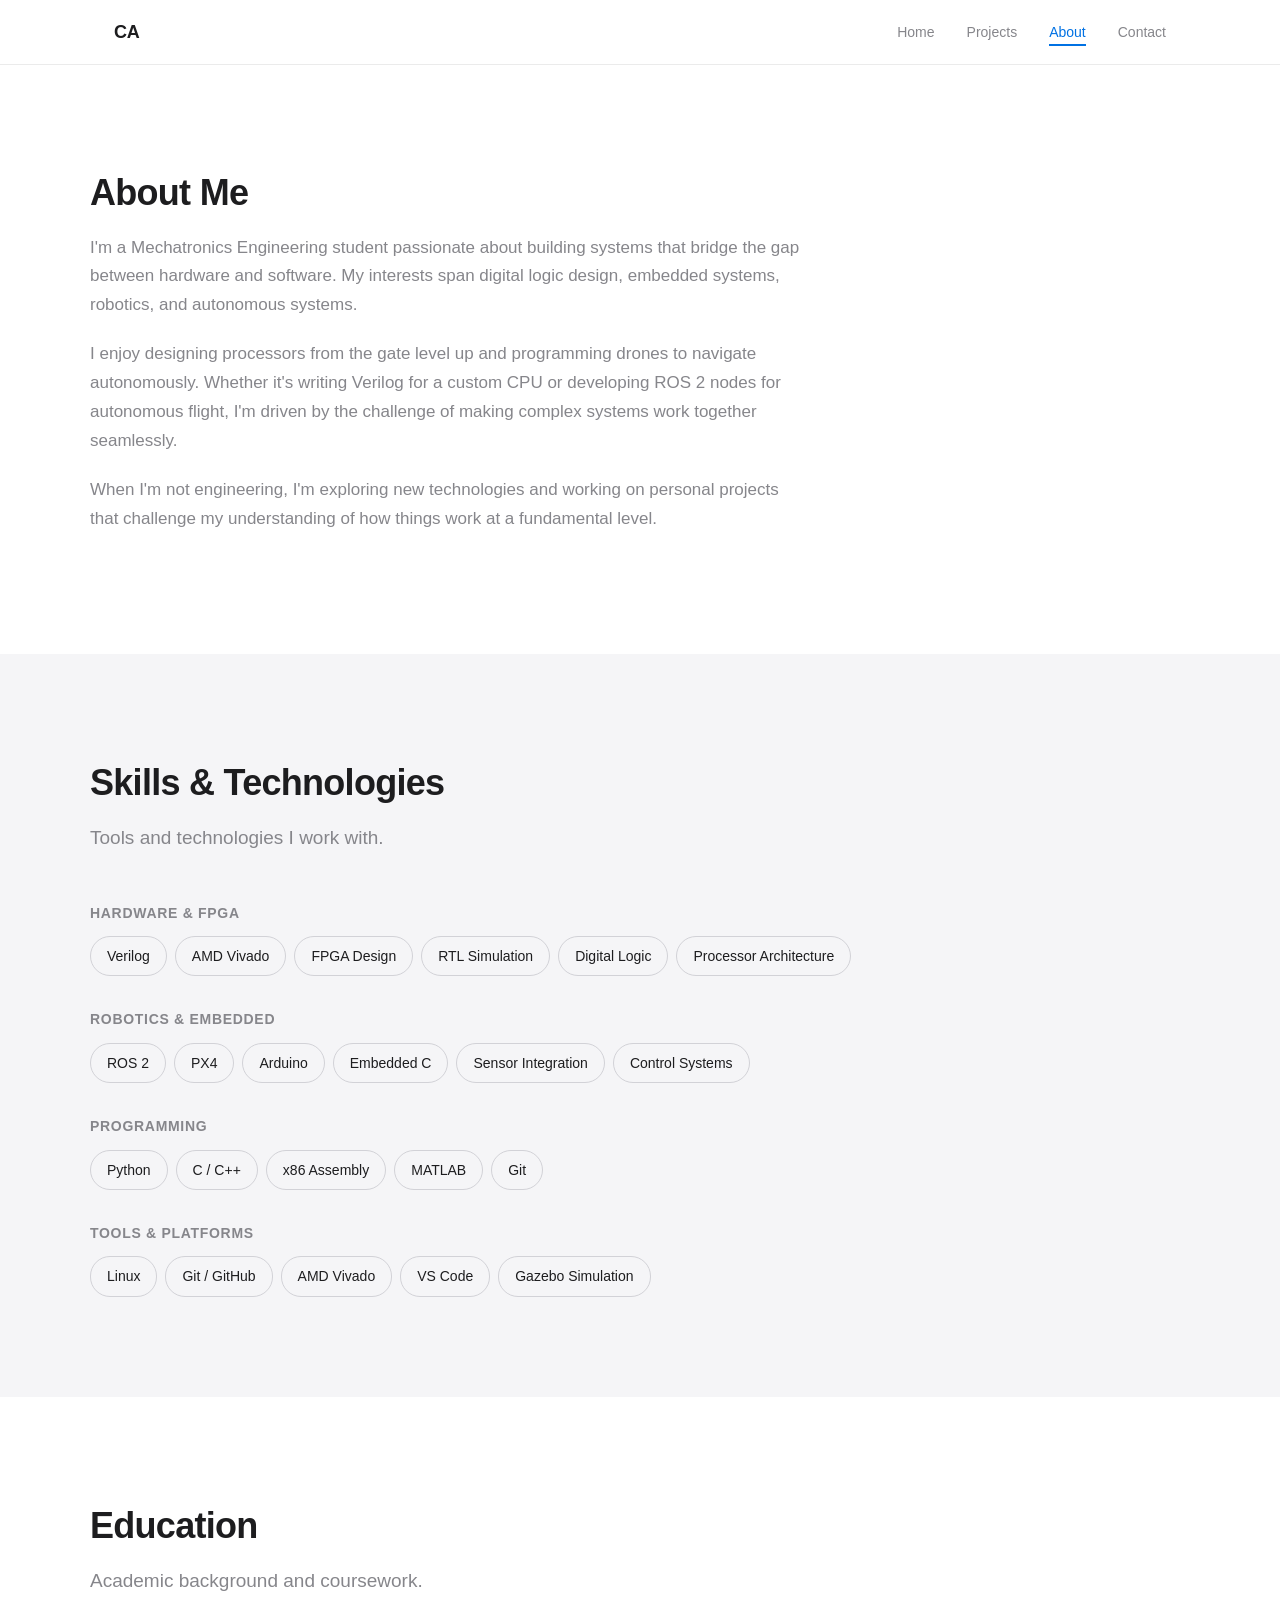
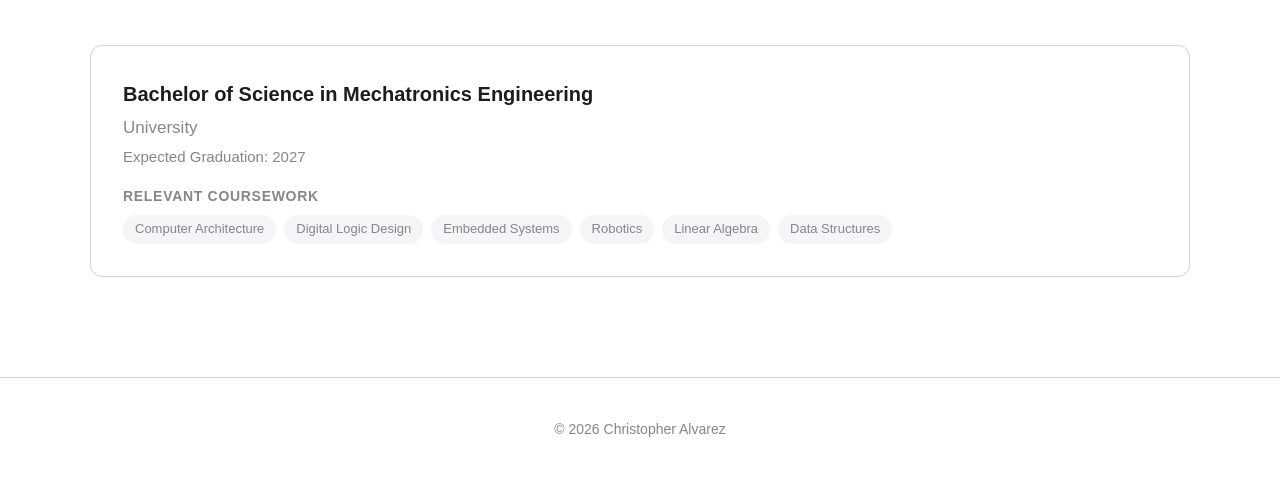
==== about.html @ d5f21390 "Initial portfolio site - Home, Projects, About, Contact pages" ====
<!DOCTYPE html>
<html lang="en">
<head>
    <meta charset="UTF-8">
    <meta name="viewport" content="width=device-width, initial-scale=1.0">
    <meta name="description" content="About Christopher Alvarez — Mechatronics Engineering">
    <title>About | Christopher Alvarez</title>
    <link rel="stylesheet" href="css/style.css">
</head>
<body>

    <!-- Navigation -->
    <nav class="nav">
        <div class="nav-container">
            <a href="index.html" class="nav-logo">CA</a>
            <ul class="nav-links">
                <li><a href="index.html">Home</a></li>
                <li><a href="projects.html">Projects</a></li>
                <li><a href="about.html">About</a></li>
                <li><a href="contact.html">Contact</a></li>
            </ul>
            <button class="hamburger" aria-label="Toggle menu">
                <span></span>
                <span></span>
                <span></span>
            </button>
        </div>
    </nav>

    <main>
        <!-- About Me -->
        <section class="section">
            <div class="container">
                <h1 class="section-title fade-in">About Me</h1>
                <div class="about-text fade-in">
                    <p>I'm a Mechatronics Engineering student passionate about building systems that bridge the gap between hardware and software. My interests span digital logic design, embedded systems, robotics, and autonomous systems.</p>
                    <p>I enjoy designing processors from the gate level up and programming drones to navigate autonomously. Whether it's writing Verilog for a custom CPU or developing ROS 2 nodes for autonomous flight, I'm driven by the challenge of making complex systems work together seamlessly.</p>
                    <p>When I'm not engineering, I'm exploring new technologies and working on personal projects that challenge my understanding of how things work at a fundamental level.</p>
                </div>
            </div>
        </section>

        <!-- Skills -->
        <section class="section section-alt">
            <div class="container">
                <h2 class="section-title fade-in">Skills & Technologies</h2>
                <p class="section-subtitle fade-in">Tools and technologies I work with.</p>

                <div class="skills-group fade-in">
                    <p class="skills-label">Hardware & FPGA</p>
                    <div class="skills-list">
                        <span class="skill-pill">Verilog</span>
                        <span class="skill-pill">AMD Vivado</span>
                        <span class="skill-pill">FPGA Design</span>
                        <span class="skill-pill">RTL Simulation</span>
                        <span class="skill-pill">Digital Logic</span>
                        <span class="skill-pill">Processor Architecture</span>
                    </div>
                </div>

                <div class="skills-group fade-in">
                    <p class="skills-label">Robotics & Embedded</p>
                    <div class="skills-list">
                        <span class="skill-pill">ROS 2</span>
                        <span class="skill-pill">PX4</span>
                        <span class="skill-pill">Arduino</span>
                        <span class="skill-pill">Embedded C</span>
                        <span class="skill-pill">Sensor Integration</span>
                        <span class="skill-pill">Control Systems</span>
                    </div>
                </div>

                <div class="skills-group fade-in">
                    <p class="skills-label">Programming</p>
                    <div class="skills-list">
                        <span class="skill-pill">Python</span>
                        <span class="skill-pill">C / C++</span>
                        <span class="skill-pill">x86 Assembly</span>
                        <span class="skill-pill">MATLAB</span>
                        <span class="skill-pill">Git</span>
                    </div>
                </div>

                <div class="skills-group fade-in">
                    <p class="skills-label">Tools & Platforms</p>
                    <div class="skills-list">
                        <span class="skill-pill">Linux</span>
                        <span class="skill-pill">Git / GitHub</span>
                        <span class="skill-pill">AMD Vivado</span>
                        <span class="skill-pill">VS Code</span>
                        <span class="skill-pill">Gazebo Simulation</span>
                    </div>
                </div>
            </div>
        </section>

        <!-- Education -->
        <section class="section">
            <div class="container">
                <h2 class="section-title fade-in">Education</h2>
                <p class="section-subtitle fade-in">Academic background and coursework.</p>

                <div class="edu-card fade-in">
                    <h3 class="edu-degree">Bachelor of Science in Mechatronics Engineering</h3>
                    <p class="edu-school">University</p>
                    <p class="edu-date">Expected Graduation: 2027</p>
                    <p class="edu-label">Relevant Coursework</p>
                    <div class="skills-list">
                        <span class="tag">Computer Architecture</span>
                        <span class="tag">Digital Logic Design</span>
                        <span class="tag">Embedded Systems</span>
                        <span class="tag">Robotics</span>
                        <span class="tag">Linear Algebra</span>
                        <span class="tag">Data Structures</span>
                    </div>
                </div>
            </div>
        </section>
    </main>

    <footer class="footer">
        <p>&copy; 2026 Christopher Alvarez</p>
    </footer>

    <script src="js/main.js"></script>
</body>
</html>
---- css/style.css ----
:root {
    --bg-primary: #ffffff;
    --bg-secondary: #f5f5f7;
    --text-primary: #1d1d1f;
    --text-secondary: #86868b;
    --accent: #0071e3;
    --accent-hover: #0077ED;
    --border: #d2d2d7;
    --card-shadow: 0 4px 16px rgba(0,0,0,0.08);
    --card-shadow-hover: 0 8px 30px rgba(0,0,0,0.12);
    --nav-shadow: 0 1px 0 rgba(0,0,0,0.08);
    --radius: 12px;
    --radius-sm: 8px;
    --max-width: 1100px;
    --nav-height: 64px;
    --font: -apple-system, BlinkMacSystemFont, 'Segoe UI', 'Inter', Roboto, Helvetica, Arial, sans-serif;
}

*, *::before, *::after {
    margin: 0;
    padding: 0;
    box-sizing: border-box;
}

html {
    scroll-behavior: smooth;
}

body {
    font-family: var(--font);
    font-size: 17px;
    line-height: 1.6;
    color: var(--text-primary);
    background: var(--bg-primary);
    -webkit-font-smoothing: antialiased;
}

a {
    color: var(--accent);
    text-decoration: none;
    transition: color 0.3s ease;
}

a:hover {
    color: var(--accent-hover);
}

img {
    max-width: 100%;
}

/* ========== NAVIGATION ========== */
.nav {
    position: fixed;
    top: 0;
    left: 0;
    right: 0;
    height: var(--nav-height);
    background: rgba(255, 255, 255, 0.8);
    backdrop-filter: blur(20px);
    -webkit-backdrop-filter: blur(20px);
    box-shadow: var(--nav-shadow);
    z-index: 1000;
    display: flex;
    align-items: center;
    justify-content: center;
}

.nav-container {
    width: 100%;
    max-width: var(--max-width);
    padding: 0 24px;
    display: flex;
    align-items: center;
    justify-content: space-between;
}

.nav-logo {
    font-size: 18px;
    font-weight: 600;
    color: var(--text-primary);
    letter-spacing: -0.01em;
}

.nav-links {
    display: flex;
    list-style: none;
    gap: 32px;
}

.nav-links a {
    font-size: 14px;
    font-weight: 500;
    color: var(--text-secondary);
    padding: 4px 0;
    position: relative;
    transition: color 0.3s ease;
}

.nav-links a::after {
    content: '';
    position: absolute;
    bottom: -2px;
    left: 0;
    width: 0;
    height: 2px;
    background: var(--accent);
    transition: width 0.3s ease;
}

.nav-links a:hover,
.nav-links a.active {
    color: var(--accent);
}

.nav-links a.active::after,
.nav-links a:hover::after {
    width: 100%;
}

/* Hamburger */
.hamburger {
    display: none;
    flex-direction: column;
    gap: 5px;
    cursor: pointer;
    padding: 4px;
    background: none;
    border: none;
}

.hamburger span {
    width: 22px;
    height: 2px;
    background: var(--text-primary);
    transition: all 0.3s ease;
    display: block;
}

.hamburger.active span:nth-child(1) {
    transform: rotate(45deg) translate(5px, 5px);
}

.hamburger.active span:nth-child(2) {
    opacity: 0;
}

.hamburger.active span:nth-child(3) {
    transform: rotate(-45deg) translate(5px, -5px);
}

/* ========== MAIN CONTENT ========== */
main {
    padding-top: var(--nav-height);
}

.section {
    padding: 100px 24px;
}

.section-alt {
    background: var(--bg-secondary);
}

.container {
    max-width: var(--max-width);
    margin: 0 auto;
}

.section-title {
    font-size: 36px;
    font-weight: 600;
    letter-spacing: -0.02em;
    margin-bottom: 12px;
}

.section-subtitle {
    font-size: 19px;
    color: var(--text-secondary);
    margin-bottom: 48px;
}

/* ========== HERO ========== */
.hero {
    min-height: calc(100vh - var(--nav-height));
    display: flex;
    align-items: center;
    justify-content: center;
    text-align: center;
    padding: 100px 24px;
}

.hero-content {
    max-width: 700px;
}

.hero-name {
    font-size: 56px;
    font-weight: 700;
    letter-spacing: -0.03em;
    line-height: 1.1;
    margin-bottom: 12px;
}

.hero-title {
    font-size: 24px;
    font-weight: 400;
    color: var(--text-secondary);
    margin-bottom: 20px;
}

.hero-tagline {
    font-size: 19px;
    color: var(--text-secondary);
    margin-bottom: 40px;
    line-height: 1.5;
}

.hero-buttons {
    display: flex;
    gap: 16px;
    justify-content: center;
    flex-wrap: wrap;
}

/* ========== BUTTONS ========== */
.btn {
    display: inline-flex;
    align-items: center;
    gap: 8px;
    padding: 12px 28px;
    border-radius: var(--radius-sm);
    font-size: 16px;
    font-weight: 500;
    font-family: var(--font);
    cursor: pointer;
    transition: all 0.3s ease;
    border: none;
    text-decoration: none;
}

.btn-primary {
    background: var(--accent);
    color: #ffffff;
}

.btn-primary:hover {
    background: var(--accent-hover);
    color: #ffffff;
    transform: translateY(-1px);
    box-shadow: 0 4px 12px rgba(0, 113, 227, 0.3);
}

.btn-outline {
    background: transparent;
    color: var(--accent);
    border: 1.5px solid var(--accent);
}

.btn-outline:hover {
    background: var(--accent);
    color: #ffffff;
    transform: translateY(-1px);
}

/* ========== CARDS ========== */
.card-grid {
    display: grid;
    grid-template-columns: repeat(3, 1fr);
    gap: 24px;
}

.card-grid-2 {
    grid-template-columns: repeat(2, 1fr);
}

.card {
    background: var(--bg-primary);
    border-radius: var(--radius);
    border: 1px solid var(--border);
    padding: 32px;
    transition: all 0.3s ease;
}

.card:hover {
    transform: translateY(-4px);
    box-shadow: var(--card-shadow-hover);
    border-color: transparent;
}

.card-icon {
    font-size: 32px;
    margin-bottom: 16px;
    display: block;
}

.card-title {
    font-size: 20px;
    font-weight: 600;
    margin-bottom: 8px;
}

.card-text {
    font-size: 15px;
    color: var(--text-secondary);
    line-height: 1.5;
}

/* ========== PROJECT CARDS ========== */
.project-card {
    background: var(--bg-primary);
    border-radius: var(--radius);
    overflow: hidden;
    border: 1px solid var(--border);
    transition: all 0.3s ease;
}

.project-card:hover {
    transform: translateY(-4px);
    box-shadow: var(--card-shadow-hover);
    border-color: transparent;
}

.project-header {
    height: 8px;
}

.project-body {
    padding: 28px;
}

.project-title {
    font-size: 22px;
    font-weight: 600;
    margin-bottom: 12px;
}

.project-tags {
    display: flex;
    flex-wrap: wrap;
    gap: 8px;
    margin-bottom: 16px;
}

.tag {
    display: inline-block;
    padding: 4px 12px;
    background: var(--bg-secondary);
    border-radius: 20px;
    font-size: 13px;
    font-weight: 500;
    color: var(--text-secondary);
}

.project-desc {
    font-size: 15px;
    color: var(--text-secondary);
    line-height: 1.6;
    margin-bottom: 20px;
}

.project-link {
    font-size: 15px;
    font-weight: 500;
    display: inline-flex;
    align-items: center;
    gap: 4px;
}

/* ========== SKILLS ========== */
.skills-group {
    margin-bottom: 32px;
}

.skills-group:last-child {
    margin-bottom: 0;
}

.skills-label {
    font-size: 14px;
    font-weight: 600;
    text-transform: uppercase;
    letter-spacing: 0.05em;
    color: var(--text-secondary);
    margin-bottom: 12px;
}

.skills-list {
    display: flex;
    flex-wrap: wrap;
    gap: 8px;
}

.skill-pill {
    padding: 8px 16px;
    background: var(--bg-secondary);
    border-radius: 20px;
    font-size: 14px;
    font-weight: 500;
    color: var(--text-primary);
    border: 1px solid var(--border);
    transition: all 0.3s ease;
}

.skill-pill:hover {
    background: var(--accent);
    color: #ffffff;
    border-color: var(--accent);
}

/* ========== EDUCATION ========== */
.edu-card {
    background: var(--bg-primary);
    border: 1px solid var(--border);
    border-radius: var(--radius);
    padding: 32px;
}

.edu-degree {
    font-size: 20px;
    font-weight: 600;
    margin-bottom: 4px;
}

.edu-school {
    font-size: 17px;
    color: var(--text-secondary);
    margin-bottom: 4px;
}

.edu-date {
    font-size: 15px;
    color: var(--text-secondary);
    margin-bottom: 16px;
}

.edu-label {
    font-size: 14px;
    font-weight: 600;
    color: var(--text-secondary);
    text-transform: uppercase;
    letter-spacing: 0.05em;
    margin-bottom: 8px;
}

/* ========== CONTACT ========== */
.contact-card {
    text-align: center;
    padding: 40px 24px;
}

.contact-icon {
    font-size: 36px;
    margin-bottom: 12px;
    display: block;
}

.contact-label {
    font-size: 14px;
    font-weight: 600;
    text-transform: uppercase;
    letter-spacing: 0.05em;
    color: var(--text-secondary);
    margin-bottom: 8px;
}

.contact-value {
    font-size: 16px;
    font-weight: 500;
}

.resume-section {
    text-align: center;
    padding-top: 48px;
}

/* ========== FOOTER ========== */
.footer {
    text-align: center;
    padding: 40px 24px;
    color: var(--text-secondary);
    font-size: 14px;
    border-top: 1px solid var(--border);
}

/* ========== ANIMATIONS ========== */
.fade-in {
    opacity: 0;
    transform: translateY(20px);
    transition: opacity 0.6s ease, transform 0.6s ease;
}

.fade-in.visible {
    opacity: 1;
    transform: translateY(0);
}

/* ========== ABOUT CONTENT ========== */
.about-text {
    max-width: 720px;
}

.about-text p {
    margin-bottom: 20px;
    font-size: 17px;
    color: var(--text-secondary);
    line-height: 1.7;
}

/* ========== RESPONSIVE ========== */
@media (max-width: 1024px) {
    .card-grid {
        grid-template-columns: repeat(2, 1fr);
    }
    
    .hero-name {
        font-size: 44px;
    }
}

@media (max-width: 768px) {
    .hamburger {
        display: flex;
    }
    
    .nav-links {
        position: fixed;
        top: var(--nav-height);
        left: 0;
        right: 0;
        background: rgba(255, 255, 255, 0.95);
        backdrop-filter: blur(20px);
        -webkit-backdrop-filter: blur(20px);
        flex-direction: column;
        align-items: center;
        padding: 32px 0;
        gap: 24px;
        transform: translateY(-100%);
        opacity: 0;
        pointer-events: none;
        transition: all 0.3s ease;
        box-shadow: var(--card-shadow);
    }
    
    .nav-links.open {
        transform: translateY(0);
        opacity: 1;
        pointer-events: all;
    }
    
    .nav-links a {
        font-size: 18px;
    }
    
    .card-grid,
    .card-grid-2 {
        grid-template-columns: 1fr;
    }
    
    .hero-name {
        font-size: 36px;
    }
    
    .hero-title {
        font-size: 20px;
    }
    
    .section-title {
        font-size: 28px;
    }
    
    .section {
        padding: 64px 20px;
    }
    
    .hero {
        padding: 64px 20px;
    }
}
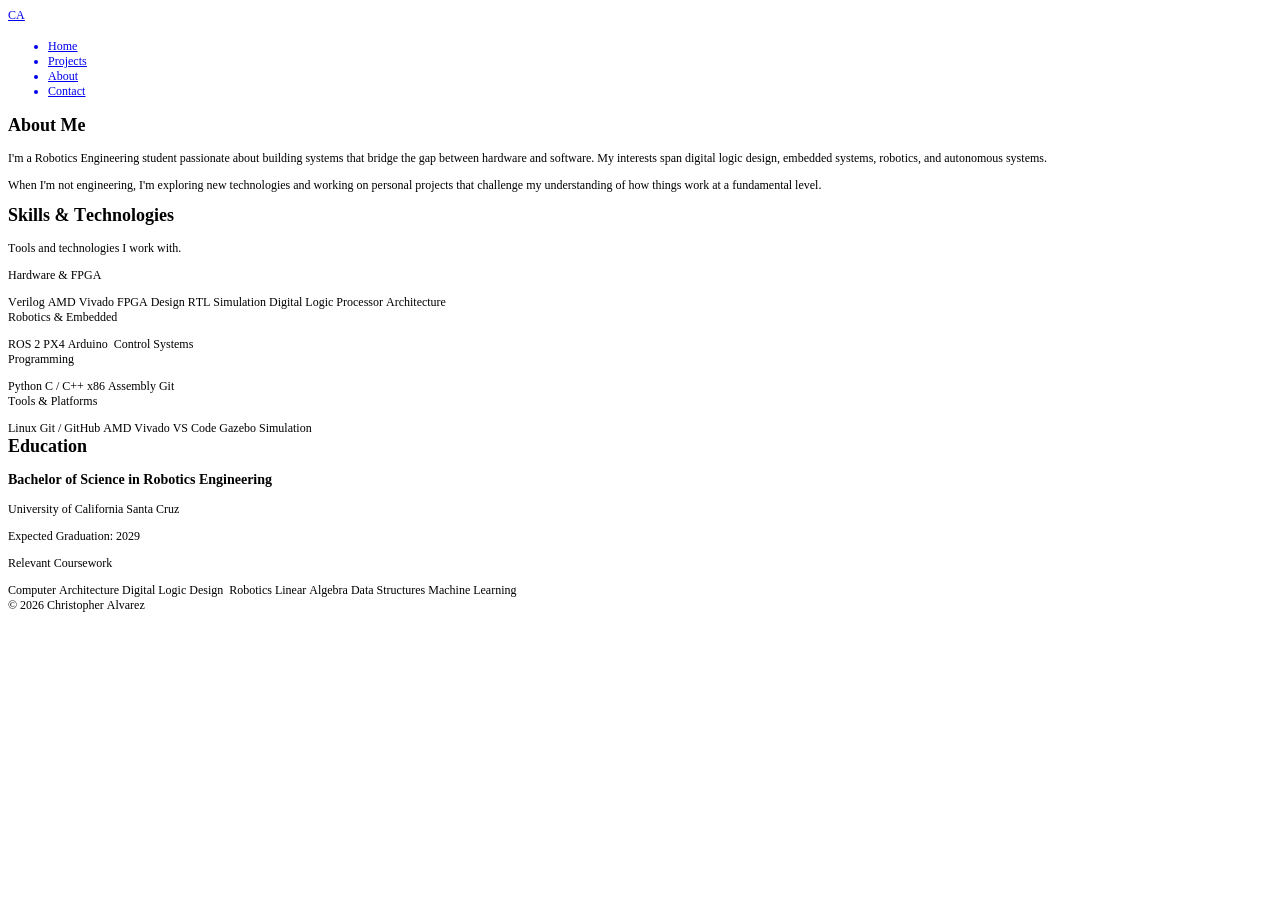
==== commit a5a3d68e: "Updated info" ====
--- a/about.html
+++ b/about.html
@@ -1,127 +1,50 @@
-<!DOCTYPE html>
-<html lang="en">
+<!DOCTYPE html PUBLIC "-//W3C//DTD HTML 4.01//EN" "http://www.w3.org/TR/html4/strict.dtd">
+<html>
 <head>
-    <meta charset="UTF-8">
-    <meta name="viewport" content="width=device-width, initial-scale=1.0">
-    <meta name="description" content="About Christopher Alvarez — Mechatronics Engineering">
-    <title>About | Christopher Alvarez</title>
-    <link rel="stylesheet" href="css/style.css">
+  <meta http-equiv="Content-Type" content="text/html; charset=utf-8">
+  <meta http-equiv="Content-Style-Type" content="text/css">
+  <title></title>
+  <meta name="Description" content="About Christopher Alvarez — Mechatronics Engineering">
+  <meta name="Generator" content="Cocoa HTML Writer">
+  <meta name="CocoaVersion" content="2575.7">
+  <style type="text/css">
+    p.p1 {margin: 0.0px 0.0px 0.0px 0.0px; font: 12.0px Times; color: #0000e9; -webkit-text-stroke: #0000e9}
+    p.p3 {margin: 0.0px 0.0px 12.0px 0.0px; font: 12.0px Times; -webkit-text-stroke: #000000}
+    p.p4 {margin: 0.0px 0.0px 0.0px 0.0px; font: 12.0px Times; -webkit-text-stroke: #000000}
+    li.li1 {margin: 0.0px 0.0px 0.0px 0.0px; font: 12.0px Times; color: #0000e9; -webkit-text-stroke: #0000e9}
+    span.s1 {text-decoration: underline ; font-kerning: none}
+    span.s2 {-webkit-text-stroke: 0px #000000}
+    span.s3 {font-kerning: none}
+    ul.ul1 {list-style-type: disc}
+  </style>
 </head>
 <body>
-
-    <!-- Navigation -->
-    <nav class="nav">
-        <div class="nav-container">
-            <a href="index.html" class="nav-logo">CA</a>
-            <ul class="nav-links">
-                <li><a href="index.html">Home</a></li>
-                <li><a href="projects.html">Projects</a></li>
-                <li><a href="about.html">About</a></li>
-                <li><a href="contact.html">Contact</a></li>
-            </ul>
-            <button class="hamburger" aria-label="Toggle menu">
-                <span></span>
-                <span></span>
-                <span></span>
-            </button>
-        </div>
-    </nav>
-
-    <main>
-        <!-- About Me -->
-        <section class="section">
-            <div class="container">
-                <h1 class="section-title fade-in">About Me</h1>
-                <div class="about-text fade-in">
-                    <p>I'm a Mechatronics Engineering student passionate about building systems that bridge the gap between hardware and software. My interests span digital logic design, embedded systems, robotics, and autonomous systems.</p>
-                    <p>I enjoy designing processors from the gate level up and programming drones to navigate autonomously. Whether it's writing Verilog for a custom CPU or developing ROS 2 nodes for autonomous flight, I'm driven by the challenge of making complex systems work together seamlessly.</p>
-                    <p>When I'm not engineering, I'm exploring new technologies and working on personal projects that challenge my understanding of how things work at a fundamental level.</p>
-                </div>
-            </div>
-        </section>
-
-        <!-- Skills -->
-        <section class="section section-alt">
-            <div class="container">
-                <h2 class="section-title fade-in">Skills & Technologies</h2>
-                <p class="section-subtitle fade-in">Tools and technologies I work with.</p>
-
-                <div class="skills-group fade-in">
-                    <p class="skills-label">Hardware & FPGA</p>
-                    <div class="skills-list">
-                        <span class="skill-pill">Verilog</span>
-                        <span class="skill-pill">AMD Vivado</span>
-                        <span class="skill-pill">FPGA Design</span>
-                        <span class="skill-pill">RTL Simulation</span>
-                        <span class="skill-pill">Digital Logic</span>
-                        <span class="skill-pill">Processor Architecture</span>
-                    </div>
-                </div>
-
-                <div class="skills-group fade-in">
-                    <p class="skills-label">Robotics & Embedded</p>
-                    <div class="skills-list">
-                        <span class="skill-pill">ROS 2</span>
-                        <span class="skill-pill">PX4</span>
-                        <span class="skill-pill">Arduino</span>
-                        <span class="skill-pill">Embedded C</span>
-                        <span class="skill-pill">Sensor Integration</span>
-                        <span class="skill-pill">Control Systems</span>
-                    </div>
-                </div>
-
-                <div class="skills-group fade-in">
-                    <p class="skills-label">Programming</p>
-                    <div class="skills-list">
-                        <span class="skill-pill">Python</span>
-                        <span class="skill-pill">C / C++</span>
-                        <span class="skill-pill">x86 Assembly</span>
-                        <span class="skill-pill">MATLAB</span>
-                        <span class="skill-pill">Git</span>
-                    </div>
-                </div>
-
-                <div class="skills-group fade-in">
-                    <p class="skills-label">Tools & Platforms</p>
-                    <div class="skills-list">
-                        <span class="skill-pill">Linux</span>
-                        <span class="skill-pill">Git / GitHub</span>
-                        <span class="skill-pill">AMD Vivado</span>
-                        <span class="skill-pill">VS Code</span>
-                        <span class="skill-pill">Gazebo Simulation</span>
-                    </div>
-                </div>
-            </div>
-        </section>
-
-        <!-- Education -->
-        <section class="section">
-            <div class="container">
-                <h2 class="section-title fade-in">Education</h2>
-                <p class="section-subtitle fade-in">Academic background and coursework.</p>
-
-                <div class="edu-card fade-in">
-                    <h3 class="edu-degree">Bachelor of Science in Mechatronics Engineering</h3>
-                    <p class="edu-school">University</p>
-                    <p class="edu-date">Expected Graduation: 2027</p>
-                    <p class="edu-label">Relevant Coursework</p>
-                    <div class="skills-list">
-                        <span class="tag">Computer Architecture</span>
-                        <span class="tag">Digital Logic Design</span>
-                        <span class="tag">Embedded Systems</span>
-                        <span class="tag">Robotics</span>
-                        <span class="tag">Linear Algebra</span>
-                        <span class="tag">Data Structures</span>
-                    </div>
-                </div>
-            </div>
-        </section>
-    </main>
-
-    <footer class="footer">
-        <p>&copy; 2026 Christopher Alvarez</p>
-    </footer>
-
-    <script src="js/main.js"></script>
+<p class="p1"><span class="s1"><a href="file:///Users/chrisalvarez/Desktop/portfolio/index.html">CA</a></span></p>
+<ul class="ul1">
+  <li class="li1"><span class="s2"><a href="file:///Users/chrisalvarez/Desktop/portfolio/index.html"><span class="s1">Home</span></a></span></li>
+  <li class="li1"><span class="s2"><a href="file:///Users/chrisalvarez/Desktop/portfolio/projects.html"><span class="s1">Projects</span></a></span></li>
+  <li class="li1"><span class="s2"><a href="file:///Users/chrisalvarez/Desktop/portfolio/about.html"><span class="s1">About</span></a></span></li>
+  <li class="li1"><span class="s2"><a href="file:///Users/chrisalvarez/Desktop/portfolio/contact.html"><span class="s1">Contact</span></a></span></li>
+</ul>
+<h1 style="margin: 0.0px 0.0px 14.9px 0.0px; font: 18.0px Times; -webkit-text-stroke: #000000"><span class="s3"><b>About Me</b></span></h1>
+<p class="p3"><span class="s3">I'm a Robotics Engineering student passionate about building systems that bridge the gap between hardware and software. My interests span digital logic design, embedded systems, robotics, and autonomous systems.</span></p>
+<p class="p3"><span class="s3">When I'm not engineering, I'm exploring new technologies and working on personal projects that challenge my understanding of how things work at a fundamental level.</span></p>
+<h2 style="margin: 0.0px 0.0px 14.9px 0.0px; font: 18.0px Times; -webkit-text-stroke: #000000"><span class="s3"><b>Skills &amp; Technologies</b></span></h2>
+<p class="p3"><span class="s3">Tools and technologies I work with.</span></p>
+<p class="p3"><span class="s3">Hardware &amp; FPGA</span></p>
+<p class="p4"><span class="s3">Verilog AMD Vivado FPGA Design RTL Simulation Digital Logic Processor Architecture</span></p>
+<p class="p3"><span class="s3">Robotics &amp; Embedded</span></p>
+<p class="p4"><span class="s3">ROS 2 PX4 Arduino<span class="Apple-converted-space">  </span>Control Systems</span></p>
+<p class="p3"><span class="s3">Programming</span></p>
+<p class="p4"><span class="s3">Python C / C++ x86 Assembly Git</span></p>
+<p class="p3"><span class="s3">Tools &amp; Platforms</span></p>
+<p class="p4"><span class="s3">Linux Git / GitHub AMD Vivado VS Code Gazebo Simulation</span></p>
+<h2 style="margin: 0.0px 0.0px 14.9px 0.0px; font: 18.0px Times; -webkit-text-stroke: #000000"><span class="s3"><b>Education</b><b></b></span></h2>
+<h3 style="margin: 0.0px 0.0px 14.0px 0.0px; font: 14.0px Times; -webkit-text-stroke: #000000"><span class="s3"><b>Bachelor of Science in Robotics Engineering</b></span></h3>
+<p class="p3"><span class="s3">University of California Santa Cruz</span></p>
+<p class="p3"><span class="s3">Expected Graduation: 2029</span></p>
+<p class="p3"><span class="s3">Relevant Coursework</span></p>
+<p class="p4"><span class="s3">Computer Architecture Digital Logic Design<span class="Apple-converted-space">  </span>Robotics Linear Algebra Data Structures Machine Learning</span></p>
+<p class="p3"><span class="s3">© 2026 Christopher Alvarez</span></p>
 </body>
 </html>
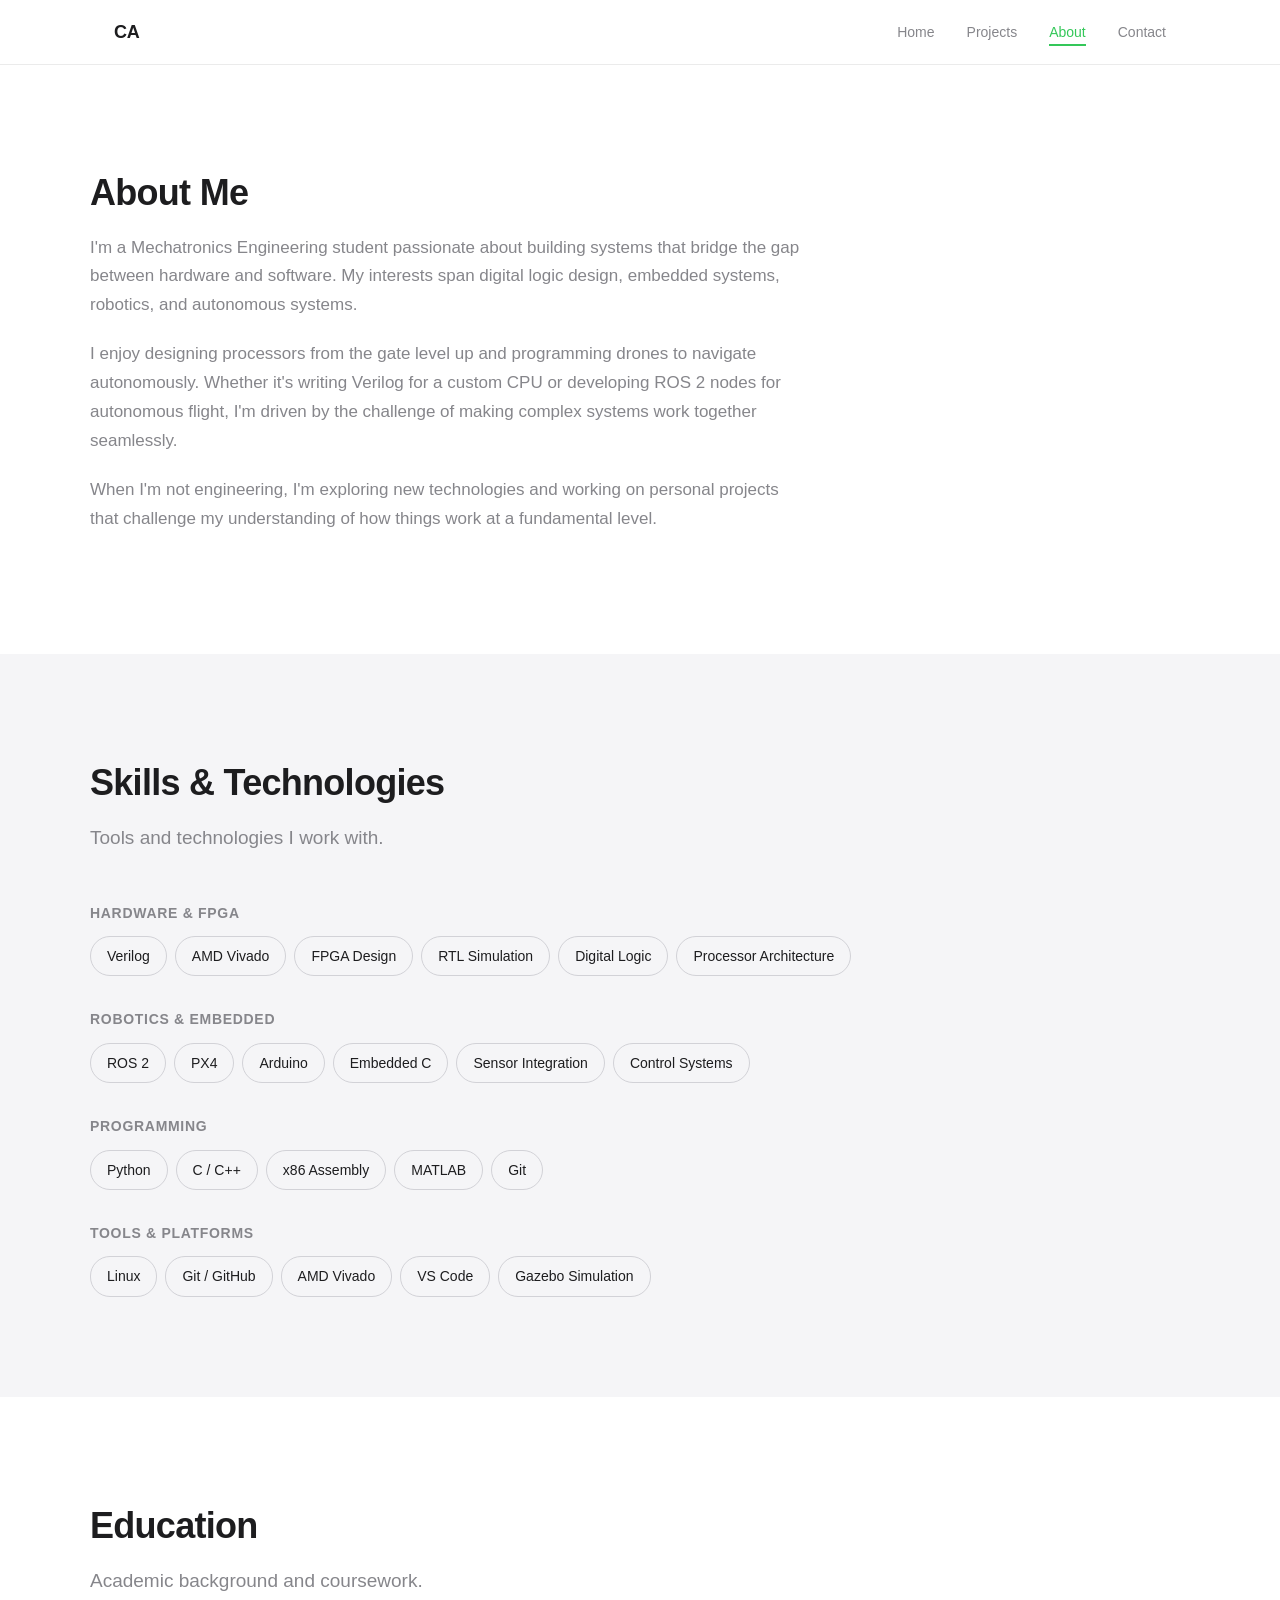
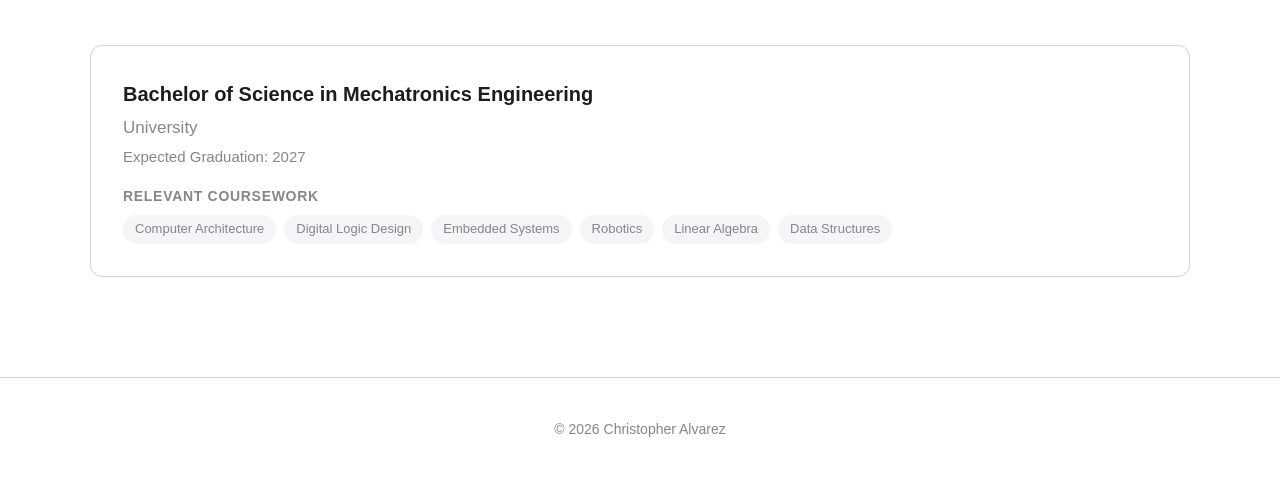
==== commit 3d8129e8: "Fix HTML formatting corrupted by TextEdit" ====
--- a/about.html
+++ b/about.html
@@ -1,50 +1,127 @@
-<!DOCTYPE html PUBLIC "-//W3C//DTD HTML 4.01//EN" "http://www.w3.org/TR/html4/strict.dtd">
-<html>
+<!DOCTYPE html>
+<html lang="en">
 <head>
-  <meta http-equiv="Content-Type" content="text/html; charset=utf-8">
-  <meta http-equiv="Content-Style-Type" content="text/css">
-  <title></title>
-  <meta name="Description" content="About Christopher Alvarez — Mechatronics Engineering">
-  <meta name="Generator" content="Cocoa HTML Writer">
-  <meta name="CocoaVersion" content="2575.7">
-  <style type="text/css">
-    p.p1 {margin: 0.0px 0.0px 0.0px 0.0px; font: 12.0px Times; color: #0000e9; -webkit-text-stroke: #0000e9}
-    p.p3 {margin: 0.0px 0.0px 12.0px 0.0px; font: 12.0px Times; -webkit-text-stroke: #000000}
-    p.p4 {margin: 0.0px 0.0px 0.0px 0.0px; font: 12.0px Times; -webkit-text-stroke: #000000}
-    li.li1 {margin: 0.0px 0.0px 0.0px 0.0px; font: 12.0px Times; color: #0000e9; -webkit-text-stroke: #0000e9}
-    span.s1 {text-decoration: underline ; font-kerning: none}
-    span.s2 {-webkit-text-stroke: 0px #000000}
-    span.s3 {font-kerning: none}
-    ul.ul1 {list-style-type: disc}
-  </style>
+    <meta charset="UTF-8">
+    <meta name="viewport" content="width=device-width, initial-scale=1.0">
+    <meta name="description" content="About Christopher Alvarez — Mechatronics Engineering">
+    <title>About | Christopher Alvarez</title>
+    <link rel="stylesheet" href="css/style.css">
 </head>
 <body>
-<p class="p1"><span class="s1"><a href="file:///Users/chrisalvarez/Desktop/portfolio/index.html">CA</a></span></p>
-<ul class="ul1">
-  <li class="li1"><span class="s2"><a href="file:///Users/chrisalvarez/Desktop/portfolio/index.html"><span class="s1">Home</span></a></span></li>
-  <li class="li1"><span class="s2"><a href="file:///Users/chrisalvarez/Desktop/portfolio/projects.html"><span class="s1">Projects</span></a></span></li>
-  <li class="li1"><span class="s2"><a href="file:///Users/chrisalvarez/Desktop/portfolio/about.html"><span class="s1">About</span></a></span></li>
-  <li class="li1"><span class="s2"><a href="file:///Users/chrisalvarez/Desktop/portfolio/contact.html"><span class="s1">Contact</span></a></span></li>
-</ul>
-<h1 style="margin: 0.0px 0.0px 14.9px 0.0px; font: 18.0px Times; -webkit-text-stroke: #000000"><span class="s3"><b>About Me</b></span></h1>
-<p class="p3"><span class="s3">I'm a Robotics Engineering student passionate about building systems that bridge the gap between hardware and software. My interests span digital logic design, embedded systems, robotics, and autonomous systems.</span></p>
-<p class="p3"><span class="s3">When I'm not engineering, I'm exploring new technologies and working on personal projects that challenge my understanding of how things work at a fundamental level.</span></p>
-<h2 style="margin: 0.0px 0.0px 14.9px 0.0px; font: 18.0px Times; -webkit-text-stroke: #000000"><span class="s3"><b>Skills &amp; Technologies</b></span></h2>
-<p class="p3"><span class="s3">Tools and technologies I work with.</span></p>
-<p class="p3"><span class="s3">Hardware &amp; FPGA</span></p>
-<p class="p4"><span class="s3">Verilog AMD Vivado FPGA Design RTL Simulation Digital Logic Processor Architecture</span></p>
-<p class="p3"><span class="s3">Robotics &amp; Embedded</span></p>
-<p class="p4"><span class="s3">ROS 2 PX4 Arduino<span class="Apple-converted-space">  </span>Control Systems</span></p>
-<p class="p3"><span class="s3">Programming</span></p>
-<p class="p4"><span class="s3">Python C / C++ x86 Assembly Git</span></p>
-<p class="p3"><span class="s3">Tools &amp; Platforms</span></p>
-<p class="p4"><span class="s3">Linux Git / GitHub AMD Vivado VS Code Gazebo Simulation</span></p>
-<h2 style="margin: 0.0px 0.0px 14.9px 0.0px; font: 18.0px Times; -webkit-text-stroke: #000000"><span class="s3"><b>Education</b><b></b></span></h2>
-<h3 style="margin: 0.0px 0.0px 14.0px 0.0px; font: 14.0px Times; -webkit-text-stroke: #000000"><span class="s3"><b>Bachelor of Science in Robotics Engineering</b></span></h3>
-<p class="p3"><span class="s3">University of California Santa Cruz</span></p>
-<p class="p3"><span class="s3">Expected Graduation: 2029</span></p>
-<p class="p3"><span class="s3">Relevant Coursework</span></p>
-<p class="p4"><span class="s3">Computer Architecture Digital Logic Design<span class="Apple-converted-space">  </span>Robotics Linear Algebra Data Structures Machine Learning</span></p>
-<p class="p3"><span class="s3">© 2026 Christopher Alvarez</span></p>
+
+    <!-- Navigation -->
+    <nav class="nav">
+        <div class="nav-container">
+            <a href="index.html" class="nav-logo">CA</a>
+            <ul class="nav-links">
+                <li><a href="index.html">Home</a></li>
+                <li><a href="projects.html">Projects</a></li>
+                <li><a href="about.html">About</a></li>
+                <li><a href="contact.html">Contact</a></li>
+            </ul>
+            <button class="hamburger" aria-label="Toggle menu">
+                <span></span>
+                <span></span>
+                <span></span>
+            </button>
+        </div>
+    </nav>
+
+    <main>
+        <!-- About Me -->
+        <section class="section">
+            <div class="container">
+                <h1 class="section-title fade-in">About Me</h1>
+                <div class="about-text fade-in">
+                    <p>I'm a Mechatronics Engineering student passionate about building systems that bridge the gap between hardware and software. My interests span digital logic design, embedded systems, robotics, and autonomous systems.</p>
+                    <p>I enjoy designing processors from the gate level up and programming drones to navigate autonomously. Whether it's writing Verilog for a custom CPU or developing ROS 2 nodes for autonomous flight, I'm driven by the challenge of making complex systems work together seamlessly.</p>
+                    <p>When I'm not engineering, I'm exploring new technologies and working on personal projects that challenge my understanding of how things work at a fundamental level.</p>
+                </div>
+            </div>
+        </section>
+
+        <!-- Skills -->
+        <section class="section section-alt">
+            <div class="container">
+                <h2 class="section-title fade-in">Skills & Technologies</h2>
+                <p class="section-subtitle fade-in">Tools and technologies I work with.</p>
+
+                <div class="skills-group fade-in">
+                    <p class="skills-label">Hardware & FPGA</p>
+                    <div class="skills-list">
+                        <span class="skill-pill">Verilog</span>
+                        <span class="skill-pill">AMD Vivado</span>
+                        <span class="skill-pill">FPGA Design</span>
+                        <span class="skill-pill">RTL Simulation</span>
+                        <span class="skill-pill">Digital Logic</span>
+                        <span class="skill-pill">Processor Architecture</span>
+                    </div>
+                </div>
+
+                <div class="skills-group fade-in">
+                    <p class="skills-label">Robotics & Embedded</p>
+                    <div class="skills-list">
+                        <span class="skill-pill">ROS 2</span>
+                        <span class="skill-pill">PX4</span>
+                        <span class="skill-pill">Arduino</span>
+                        <span class="skill-pill">Embedded C</span>
+                        <span class="skill-pill">Sensor Integration</span>
+                        <span class="skill-pill">Control Systems</span>
+                    </div>
+                </div>
+
+                <div class="skills-group fade-in">
+                    <p class="skills-label">Programming</p>
+                    <div class="skills-list">
+                        <span class="skill-pill">Python</span>
+                        <span class="skill-pill">C / C++</span>
+                        <span class="skill-pill">x86 Assembly</span>
+                        <span class="skill-pill">MATLAB</span>
+                        <span class="skill-pill">Git</span>
+                    </div>
+                </div>
+
+                <div class="skills-group fade-in">
+                    <p class="skills-label">Tools & Platforms</p>
+                    <div class="skills-list">
+                        <span class="skill-pill">Linux</span>
+                        <span class="skill-pill">Git / GitHub</span>
+                        <span class="skill-pill">AMD Vivado</span>
+                        <span class="skill-pill">VS Code</span>
+                        <span class="skill-pill">Gazebo Simulation</span>
+                    </div>
+                </div>
+            </div>
+        </section>
+
+        <!-- Education -->
+        <section class="section">
+            <div class="container">
+                <h2 class="section-title fade-in">Education</h2>
+                <p class="section-subtitle fade-in">Academic background and coursework.</p>
+
+                <div class="edu-card fade-in">
+                    <h3 class="edu-degree">Bachelor of Science in Mechatronics Engineering</h3>
+                    <p class="edu-school">University</p>
+                    <p class="edu-date">Expected Graduation: 2027</p>
+                    <p class="edu-label">Relevant Coursework</p>
+                    <div class="skills-list">
+                        <span class="tag">Computer Architecture</span>
+                        <span class="tag">Digital Logic Design</span>
+                        <span class="tag">Embedded Systems</span>
+                        <span class="tag">Robotics</span>
+                        <span class="tag">Linear Algebra</span>
+                        <span class="tag">Data Structures</span>
+                    </div>
+                </div>
+            </div>
+        </section>
+    </main>
+
+    <footer class="footer">
+        <p>&copy; 2026 Christopher Alvarez</p>
+    </footer>
+
+    <script src="js/main.js"></script>
 </body>
 </html>
--- a/css/style.css
+++ b/css/style.css
@@ -0,0 +1,579 @@
+:root {
+    --bg-primary: #ffffff;
+    --bg-secondary: #f5f5f7;
+    --text-primary: #1d1d1f;
+    --text-secondary: #86868b;
+    --accent: #34c759;
+    --accent-hover: #0077ED;
+    --border: #d2d2d7;
+    --card-shadow: 0 4px 16px rgba(0,0,0,0.08);
+    --card-shadow-hover: 0 8px 30px rgba(0,0,0,0.12);
+    --nav-shadow: 0 1px 0 rgba(0,0,0,0.08);
+    --radius: 12px;
+    --radius-sm: 8px;
+    --max-width: 1100px;
+    --nav-height: 64px;
+    --font: -apple-system, BlinkMacSystemFont, 'Segoe UI', 'Inter', Roboto, Helvetica, Arial, sans-serif;
+}
+
+*, *::before, *::after {
+    margin: 0;
+    padding: 0;
+    box-sizing: border-box;
+}
+
+html {
+    scroll-behavior: smooth;
+}
+
+body {
+    font-family: var(--font);
+    font-size: 17px;
+    line-height: 1.6;
+    color: var(--text-primary);
+    background: var(--bg-primary);
+    -webkit-font-smoothing: antialiased;
+}
+
+a {
+    color: var(--accent);
+    text-decoration: none;
+    transition: color 0.3s ease;
+}
+
+a:hover {
+    color: var(--accent-hover);
+}
+
+img {
+    max-width: 100%;
+}
+
+/* ========== NAVIGATION ========== */
+.nav {
+    position: fixed;
+    top: 0;
+    left: 0;
+    right: 0;
+    height: var(--nav-height);
+    background: rgba(255, 255, 255, 0.8);
+    backdrop-filter: blur(20px);
+    -webkit-backdrop-filter: blur(20px);
+    box-shadow: var(--nav-shadow);
+    z-index: 1000;
+    display: flex;
+    align-items: center;
+    justify-content: center;
+}
+
+.nav-container {
+    width: 100%;
+    max-width: var(--max-width);
+    padding: 0 24px;
+    display: flex;
+    align-items: center;
+    justify-content: space-between;
+}
+
+.nav-logo {
+    font-size: 18px;
+    font-weight: 600;
+    color: var(--text-primary);
+    letter-spacing: -0.01em;
+}
+
+.nav-links {
+    display: flex;
+    list-style: none;
+    gap: 32px;
+}
+
+.nav-links a {
+    font-size: 14px;
+    font-weight: 500;
+    color: var(--text-secondary);
+    padding: 4px 0;
+    position: relative;
+    transition: color 0.3s ease;
+}
+
+.nav-links a::after {
+    content: '';
+    position: absolute;
+    bottom: -2px;
+    left: 0;
+    width: 0;
+    height: 2px;
+    background: var(--accent);
+    transition: width 0.3s ease;
+}
+
+.nav-links a:hover,
+.nav-links a.active {
+    color: var(--accent);
+}
+
+.nav-links a.active::after,
+.nav-links a:hover::after {
+    width: 100%;
+}
+
+/* Hamburger */
+.hamburger {
+    display: none;
+    flex-direction: column;
+    gap: 5px;
+    cursor: pointer;
+    padding: 4px;
+    background: none;
+    border: none;
+}
+
+.hamburger span {
+    width: 22px;
+    height: 2px;
+    background: var(--text-primary);
+    transition: all 0.3s ease;
+    display: block;
+}
+
+.hamburger.active span:nth-child(1) {
+    transform: rotate(45deg) translate(5px, 5px);
+}
+
+.hamburger.active span:nth-child(2) {
+    opacity: 0;
+}
+
+.hamburger.active span:nth-child(3) {
+    transform: rotate(-45deg) translate(5px, -5px);
+}
+
+/* ========== MAIN CONTENT ========== */
+main {
+    padding-top: var(--nav-height);
+}
+
+.section {
+    padding: 100px 24px;
+}
+
+.section-alt {
+    background: var(--bg-secondary);
+}
+
+.container {
+    max-width: var(--max-width);
+    margin: 0 auto;
+}
+
+.section-title {
+    font-size: 36px;
+    font-weight: 600;
+    letter-spacing: -0.02em;
+    margin-bottom: 12px;
+}
+
+.section-subtitle {
+    font-size: 19px;
+    color: var(--text-secondary);
+    margin-bottom: 48px;
+}
+
+/* ========== HERO ========== */
+.hero {
+    min-height: calc(100vh - var(--nav-height));
+    display: flex;
+    align-items: center;
+    justify-content: center;
+    text-align: center;
+    padding: 100px 24px;
+}
+
+.hero-content {
+    max-width: 700px;
+}
+
+.hero-name {
+    font-size: 56px;
+    font-weight: 700;
+    letter-spacing: -0.03em;
+    line-height: 1.1;
+    margin-bottom: 12px;
+}
+
+.hero-title {
+    font-size: 24px;
+    font-weight: 400;
+    color: var(--text-secondary);
+    margin-bottom: 20px;
+}
+
+.hero-tagline {
+    font-size: 19px;
+    color: var(--text-secondary);
+    margin-bottom: 40px;
+    line-height: 1.5;
+}
+
+.hero-buttons {
+    display: flex;
+    gap: 16px;
+    justify-content: center;
+    flex-wrap: wrap;
+}
+
+/* ========== BUTTONS ========== */
+.btn {
+    display: inline-flex;
+    align-items: center;
+    gap: 8px;
+    padding: 12px 28px;
+    border-radius: var(--radius-sm);
+    font-size: 16px;
+    font-weight: 500;
+    font-family: var(--font);
+    cursor: pointer;
+    transition: all 0.3s ease;
+    border: none;
+    text-decoration: none;
+}
+
+.btn-primary {
+    background: var(--accent);
+    color: #ffffff;
+}
+
+.btn-primary:hover {
+    background: var(--accent-hover);
+    color: #ffffff;
+    transform: translateY(-1px);
+    box-shadow: 0 4px 12px rgba(0, 113, 227, 0.3);
+}
+
+.btn-outline {
+    background: transparent;
+    color: var(--accent);
+    border: 1.5px solid var(--accent);
+}
+
+.btn-outline:hover {
+    background: var(--accent);
+    color: #ffffff;
+    transform: translateY(-1px);
+}
+
+/* ========== CARDS ========== */
+.card-grid {
+    display: grid;
+    grid-template-columns: repeat(3, 1fr);
+    gap: 24px;
+}
+
+.card-grid-2 {
+    grid-template-columns: repeat(2, 1fr);
+}
+
+.card {
+    background: var(--bg-primary);
+    border-radius: var(--radius);
+    border: 1px solid var(--border);
+    padding: 32px;
+    transition: all 0.3s ease;
+}
+
+.card:hover {
+    transform: translateY(-4px);
+    box-shadow: var(--card-shadow-hover);
+    border-color: transparent;
+}
+
+.card-icon {
+    font-size: 32px;
+    margin-bottom: 16px;
+    display: block;
+}
+
+.card-title {
+    font-size: 20px;
+    font-weight: 600;
+    margin-bottom: 8px;
+}
+
+.card-text {
+    font-size: 15px;
+    color: var(--text-secondary);
+    line-height: 1.5;
+}
+
+/* ========== PROJECT CARDS ========== */
+.project-card {
+    background: var(--bg-primary);
+    border-radius: var(--radius);
+    overflow: hidden;
+    border: 1px solid var(--border);
+    transition: all 0.3s ease;
+}
+
+.project-card:hover {
+    transform: translateY(-4px);
+    box-shadow: var(--card-shadow-hover);
+    border-color: transparent;
+}
+
+.project-header {
+    height: 8px;
+}
+
+.project-body {
+    padding: 28px;
+}
+
+.project-title {
+    font-size: 22px;
+    font-weight: 600;
+    margin-bottom: 12px;
+}
+
+.project-tags {
+    display: flex;
+    flex-wrap: wrap;
+    gap: 8px;
+    margin-bottom: 16px;
+}
+
+.tag {
+    display: inline-block;
+    padding: 4px 12px;
+    background: var(--bg-secondary);
+    border-radius: 20px;
+    font-size: 13px;
+    font-weight: 500;
+    color: var(--text-secondary);
+}
+
+.project-desc {
+    font-size: 15px;
+    color: var(--text-secondary);
+    line-height: 1.6;
+    margin-bottom: 20px;
+}
+
+.project-link {
+    font-size: 15px;
+    font-weight: 500;
+    display: inline-flex;
+    align-items: center;
+    gap: 4px;
+}
+
+/* ========== SKILLS ========== */
+.skills-group {
+    margin-bottom: 32px;
+}
+
+.skills-group:last-child {
+    margin-bottom: 0;
+}
+
+.skills-label {
+    font-size: 14px;
+    font-weight: 600;
+    text-transform: uppercase;
+    letter-spacing: 0.05em;
+    color: var(--text-secondary);
+    margin-bottom: 12px;
+}
+
+.skills-list {
+    display: flex;
+    flex-wrap: wrap;
+    gap: 8px;
+}
+
+.skill-pill {
+    padding: 8px 16px;
+    background: var(--bg-secondary);
+    border-radius: 20px;
+    font-size: 14px;
+    font-weight: 500;
+    color: var(--text-primary);
+    border: 1px solid var(--border);
+    transition: all 0.3s ease;
+}
+
+.skill-pill:hover {
+    background: var(--accent);
+    color: #ffffff;
+    border-color: var(--accent);
+}
+
+/* ========== EDUCATION ========== */
+.edu-card {
+    background: var(--bg-primary);
+    border: 1px solid var(--border);
+    border-radius: var(--radius);
+    padding: 32px;
+}
+
+.edu-degree {
+    font-size: 20px;
+    font-weight: 600;
+    margin-bottom: 4px;
+}
+
+.edu-school {
+    font-size: 17px;
+    color: var(--text-secondary);
+    margin-bottom: 4px;
+}
+
+.edu-date {
+    font-size: 15px;
+    color: var(--text-secondary);
+    margin-bottom: 16px;
+}
+
+.edu-label {
+    font-size: 14px;
+    font-weight: 600;
+    color: var(--text-secondary);
+    text-transform: uppercase;
+    letter-spacing: 0.05em;
+    margin-bottom: 8px;
+}
+
+/* ========== CONTACT ========== */
+.contact-card {
+    text-align: center;
+    padding: 40px 24px;
+}
+
+.contact-icon {
+    font-size: 36px;
+    margin-bottom: 12px;
+    display: block;
+}
+
+.contact-label {
+    font-size: 14px;
+    font-weight: 600;
+    text-transform: uppercase;
+    letter-spacing: 0.05em;
+    color: var(--text-secondary);
+    margin-bottom: 8px;
+}
+
+.contact-value {
+    font-size: 16px;
+    font-weight: 500;
+}
+
+.resume-section {
+    text-align: center;
+    padding-top: 48px;
+}
+
+/* ========== FOOTER ========== */
+.footer {
+    text-align: center;
+    padding: 40px 24px;
+    color: var(--text-secondary);
+    font-size: 14px;
+    border-top: 1px solid var(--border);
+}
+
+/* ========== ANIMATIONS ========== */
+.fade-in {
+    opacity: 0;
+    transform: translateY(20px);
+    transition: opacity 0.6s ease, transform 0.6s ease;
+}
+
+.fade-in.visible {
+    opacity: 1;
+    transform: translateY(0);
+}
+
+/* ========== ABOUT CONTENT ========== */
+.about-text {
+    max-width: 720px;
+}
+
+.about-text p {
+    margin-bottom: 20px;
+    font-size: 17px;
+    color: var(--text-secondary);
+    line-height: 1.7;
+}
+
+/* ========== RESPONSIVE ========== */
+@media (max-width: 1024px) {
+    .card-grid {
+        grid-template-columns: repeat(2, 1fr);
+    }
+    
+    .hero-name {
+        font-size: 44px;
+    }
+}
+
+@media (max-width: 768px) {
+    .hamburger {
+        display: flex;
+    }
+    
+    .nav-links {
+        position: fixed;
+        top: var(--nav-height);
+        left: 0;
+        right: 0;
+        background: rgba(255, 255, 255, 0.95);
+        backdrop-filter: blur(20px);
+        -webkit-backdrop-filter: blur(20px);
+        flex-direction: column;
+        align-items: center;
+        padding: 32px 0;
+        gap: 24px;
+        transform: translateY(-100%);
+        opacity: 0;
+        pointer-events: none;
+        transition: all 0.3s ease;
+        box-shadow: var(--card-shadow);
+    }
+    
+    .nav-links.open {
+        transform: translateY(0);
+        opacity: 1;
+        pointer-events: all;
+    }
+    
+    .nav-links a {
+        font-size: 18px;
+    }
+    
+    .card-grid,
+    .card-grid-2 {
+        grid-template-columns: 1fr;
+    }
+    
+    .hero-name {
+        font-size: 36px;
+    }
+    
+    .hero-title {
+        font-size: 20px;
+    }
+    
+    .section-title {
+        font-size: 28px;
+    }
+    
+    .section {
+        padding: 64px 20px;
+    }
+    
+    .hero {
+        padding: 64px 20px;
+    }
+}
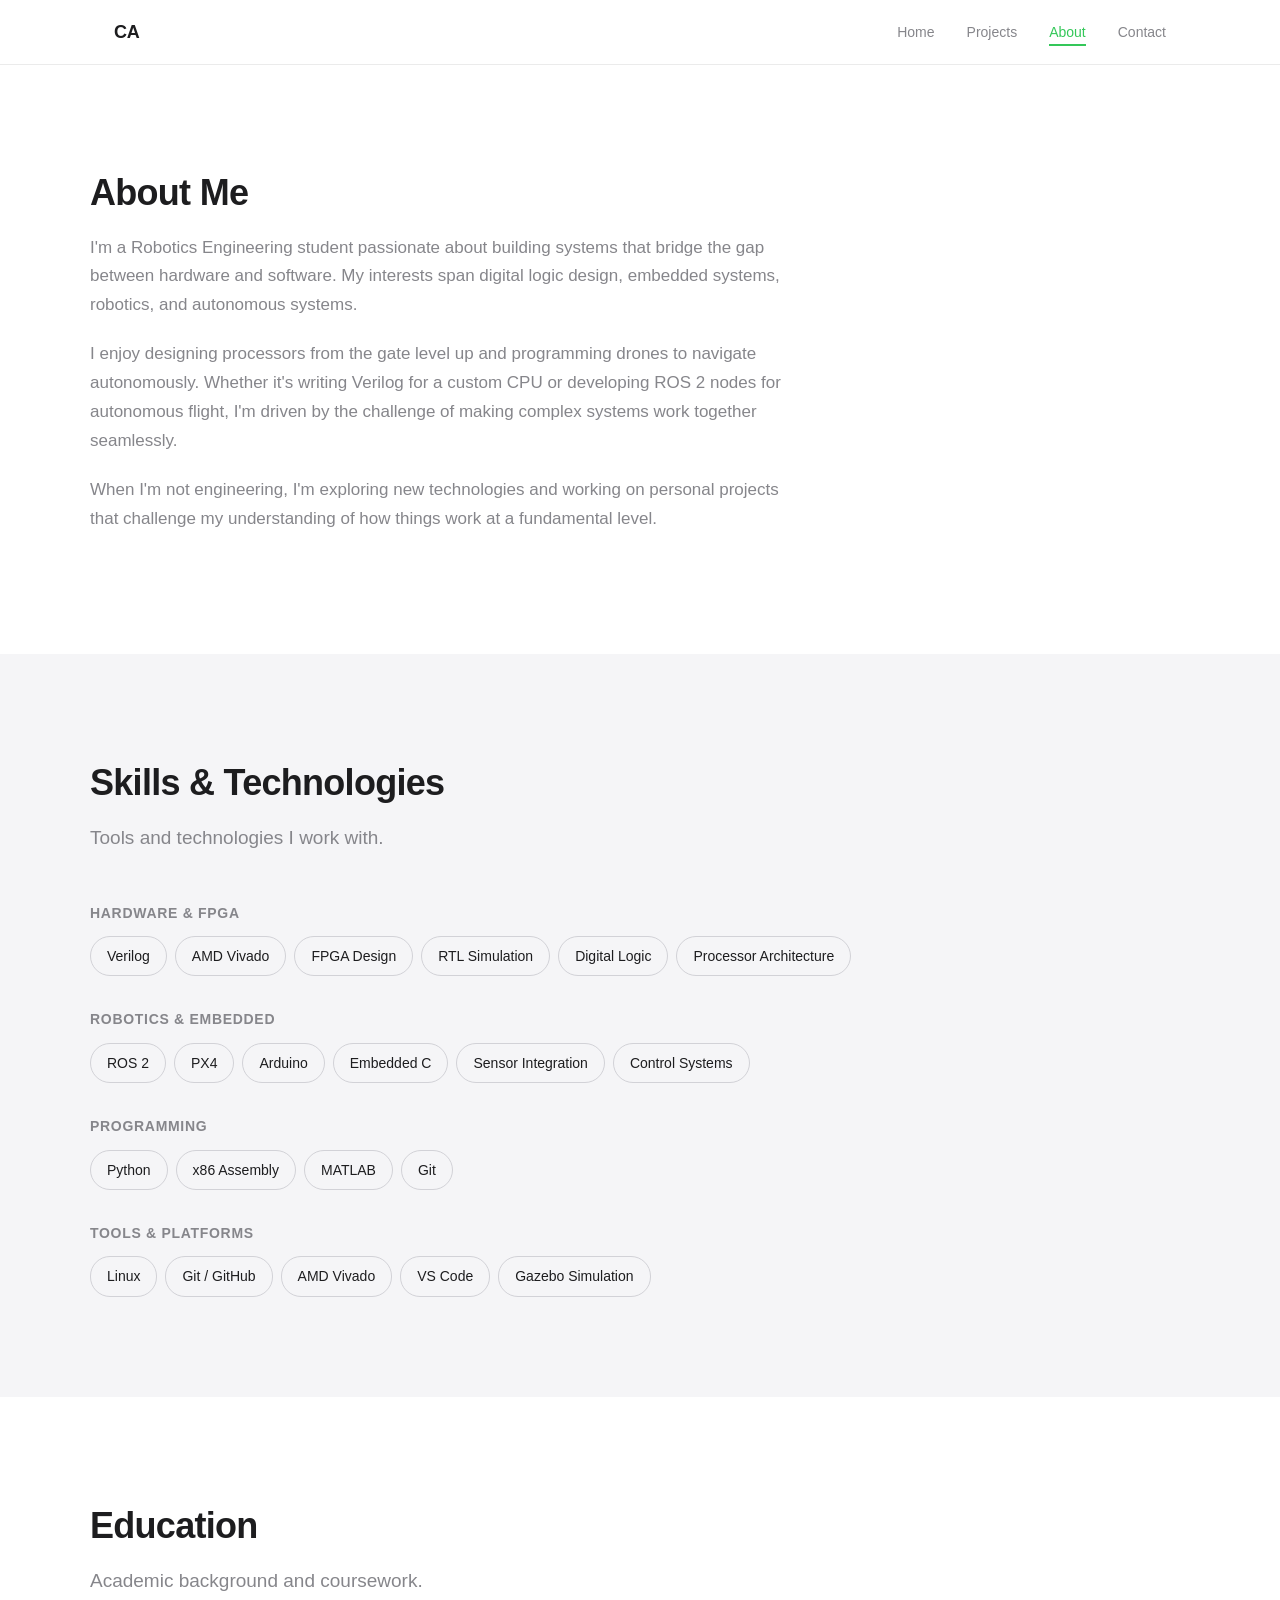
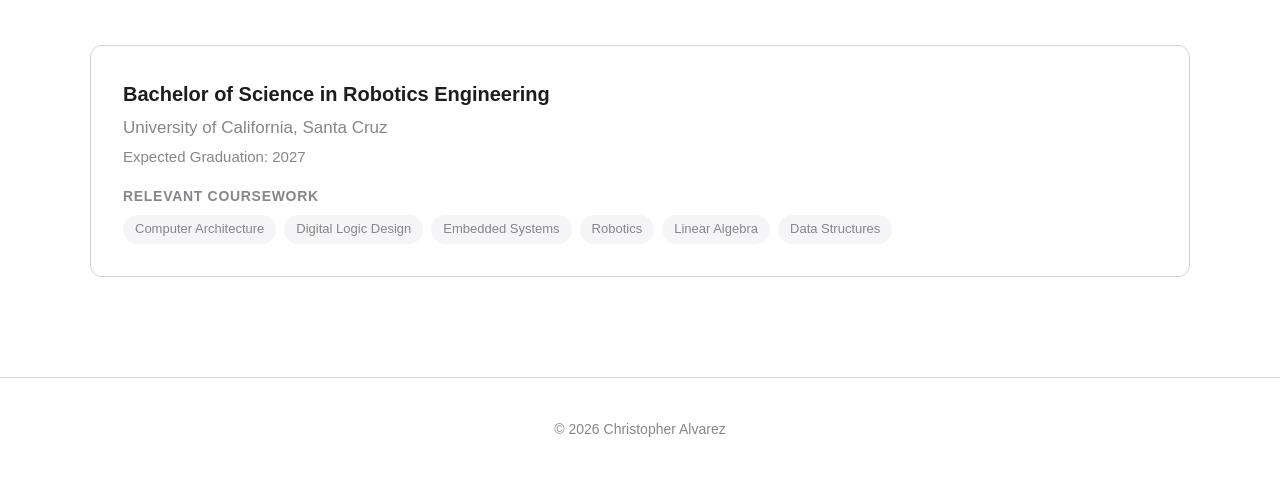
==== commit 366efe23: "Update profile info (email, university, linkedin, robotics engineering)" ====
--- a/about.html
+++ b/about.html
@@ -3,7 +3,7 @@
 <head>
     <meta charset="UTF-8">
     <meta name="viewport" content="width=device-width, initial-scale=1.0">
-    <meta name="description" content="About Christopher Alvarez — Mechatronics Engineering">
+    <meta name="description" content="About Christopher Alvarez — Robotics Engineering">
     <title>About | Christopher Alvarez</title>
     <link rel="stylesheet" href="css/style.css">
 </head>
@@ -33,7 +33,7 @@
             <div class="container">
                 <h1 class="section-title fade-in">About Me</h1>
                 <div class="about-text fade-in">
-                    <p>I'm a Mechatronics Engineering student passionate about building systems that bridge the gap between hardware and software. My interests span digital logic design, embedded systems, robotics, and autonomous systems.</p>
+                    <p>I'm a Robotics Engineering student passionate about building systems that bridge the gap between hardware and software. My interests span digital logic design, embedded systems, robotics, and autonomous systems.</p>
                     <p>I enjoy designing processors from the gate level up and programming drones to navigate autonomously. Whether it's writing Verilog for a custom CPU or developing ROS 2 nodes for autonomous flight, I'm driven by the challenge of making complex systems work together seamlessly.</p>
                     <p>When I'm not engineering, I'm exploring new technologies and working on personal projects that challenge my understanding of how things work at a fundamental level.</p>
                 </div>
@@ -74,7 +74,6 @@
                     <p class="skills-label">Programming</p>
                     <div class="skills-list">
                         <span class="skill-pill">Python</span>
-                        <span class="skill-pill">C / C++</span>
                         <span class="skill-pill">x86 Assembly</span>
                         <span class="skill-pill">MATLAB</span>
                         <span class="skill-pill">Git</span>
@@ -101,8 +100,8 @@
                 <p class="section-subtitle fade-in">Academic background and coursework.</p>
 
                 <div class="edu-card fade-in">
-                    <h3 class="edu-degree">Bachelor of Science in Mechatronics Engineering</h3>
-                    <p class="edu-school">University</p>
+                    <h3 class="edu-degree">Bachelor of Science in Robotics Engineering</h3>
+                    <p class="edu-school">University of California, Santa Cruz</p>
                     <p class="edu-date">Expected Graduation: 2027</p>
                     <p class="edu-label">Relevant Coursework</p>
                     <div class="skills-list">
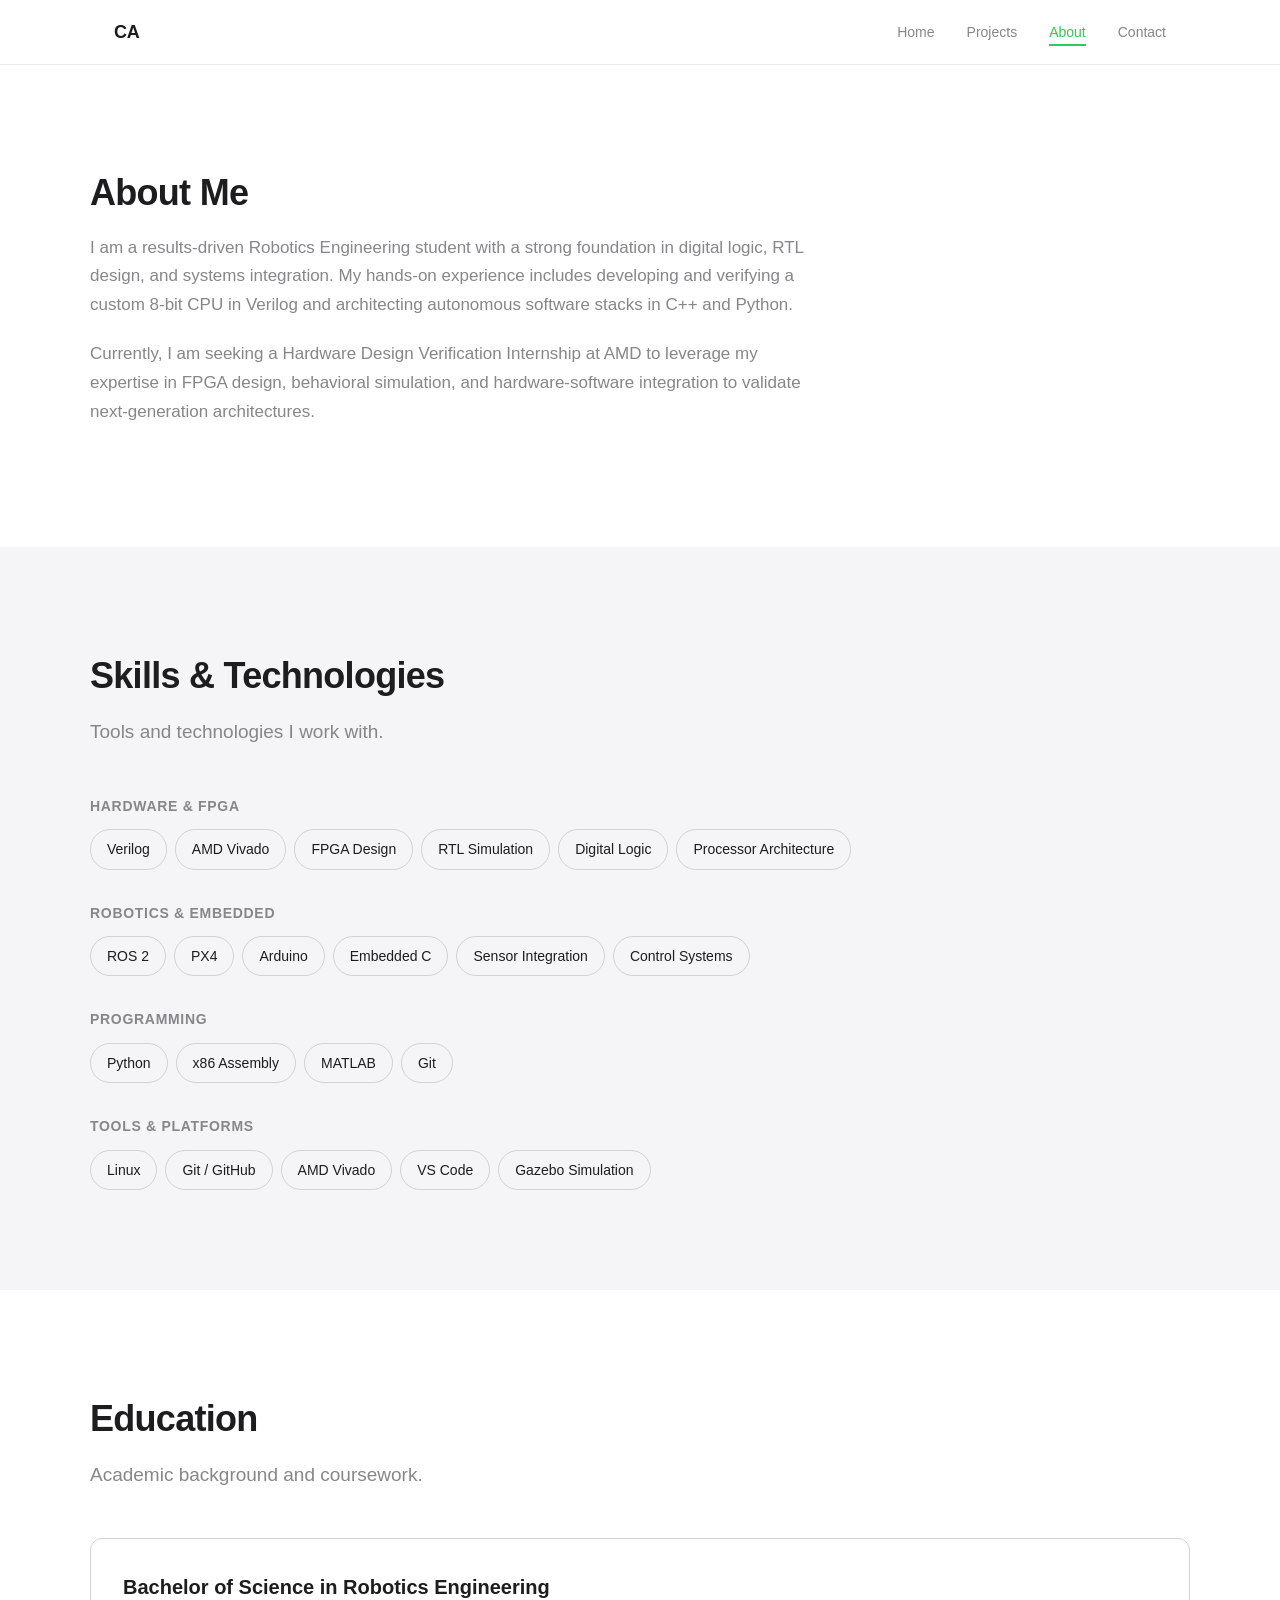
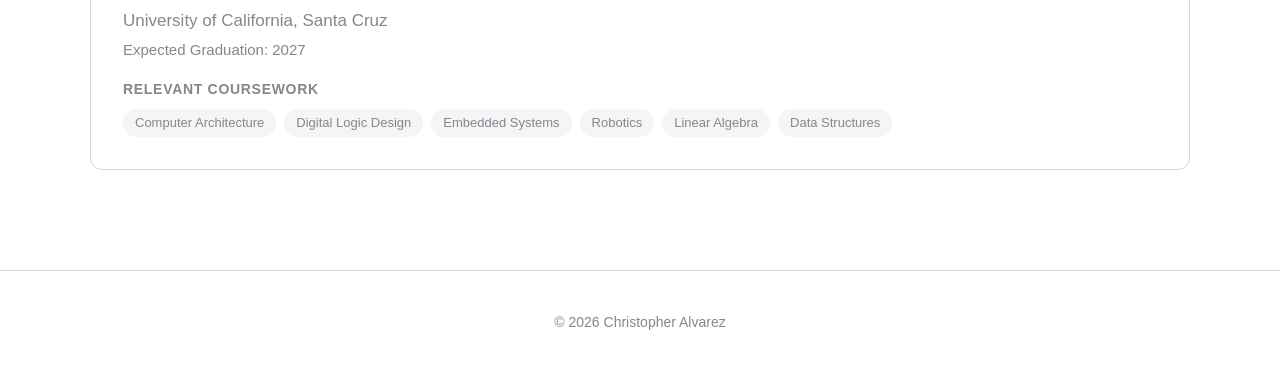
==== commit 53eac86b: "Update website bio to match new professional summary targeting AMD" ====
--- a/about.html
+++ b/about.html
@@ -33,9 +33,8 @@
             <div class="container">
                 <h1 class="section-title fade-in">About Me</h1>
                 <div class="about-text fade-in">
-                    <p>I'm a Robotics Engineering student passionate about building systems that bridge the gap between hardware and software. My interests span digital logic design, embedded systems, robotics, and autonomous systems.</p>
-                    <p>I enjoy designing processors from the gate level up and programming drones to navigate autonomously. Whether it's writing Verilog for a custom CPU or developing ROS 2 nodes for autonomous flight, I'm driven by the challenge of making complex systems work together seamlessly.</p>
-                    <p>When I'm not engineering, I'm exploring new technologies and working on personal projects that challenge my understanding of how things work at a fundamental level.</p>
+                    <p>I am a results-driven Robotics Engineering student with a strong foundation in digital logic, RTL design, and systems integration. My hands-on experience includes developing and verifying a custom 8-bit CPU in Verilog and architecting autonomous software stacks in C++ and Python.</p>
+                    <p>Currently, I am seeking a Hardware Design Verification Internship at AMD to leverage my expertise in FPGA design, behavioral simulation, and hardware-software integration to validate next-generation architectures.</p>
                 </div>
             </div>
         </section>
--- a/css/style.css
+++ b/css/style.css
@@ -577,3 +577,24 @@
         padding: 64px 20px;
     }
 }
+
+/* ========== GALLERY ========== */
+.project-gallery {
+    display: grid;
+    grid-template-columns: repeat(2, 1fr);
+    gap: 8px;
+    margin-bottom: 20px;
+}
+
+.project-gallery img {
+    width: 100%;
+    height: 120px;
+    object-fit: cover;
+    border-radius: 6px;
+    border: 1px solid var(--border);
+    transition: transform 0.3s ease;
+}
+
+.project-gallery img:hover {
+    transform: scale(1.02);
+}
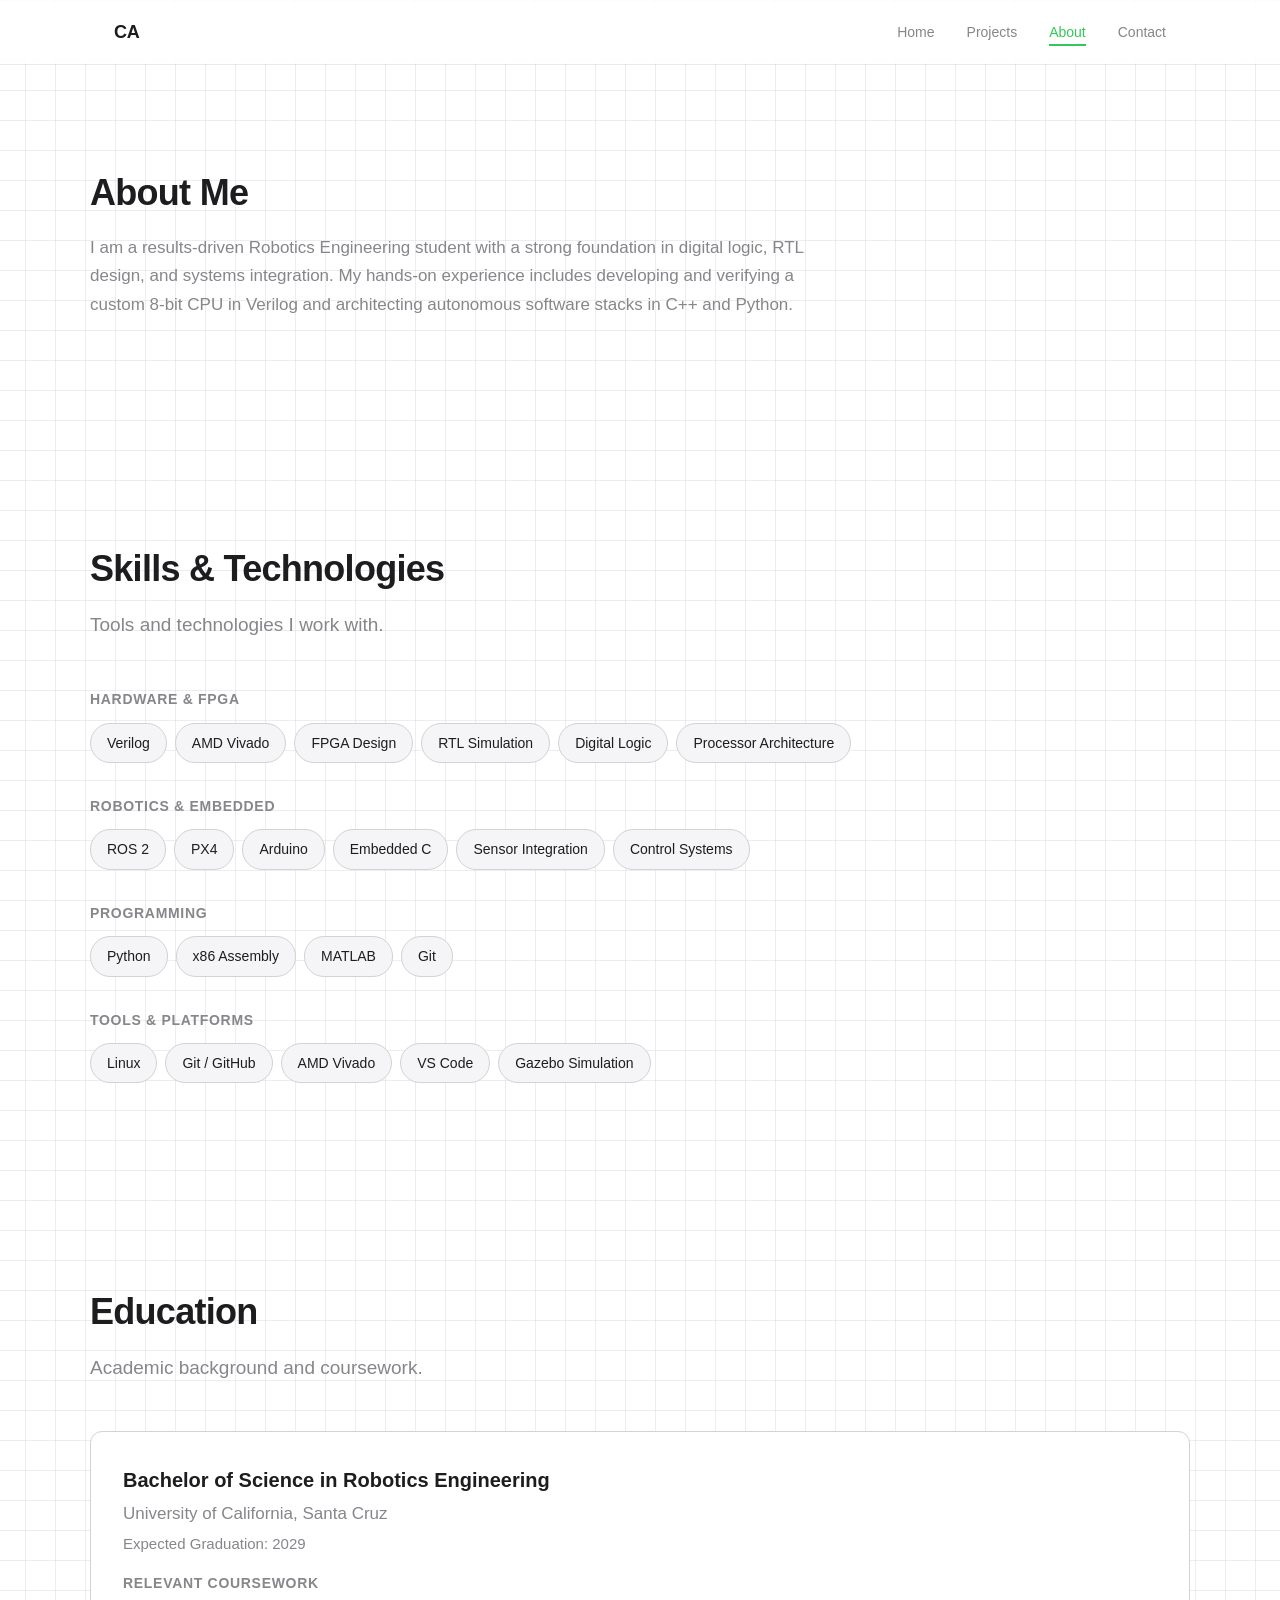
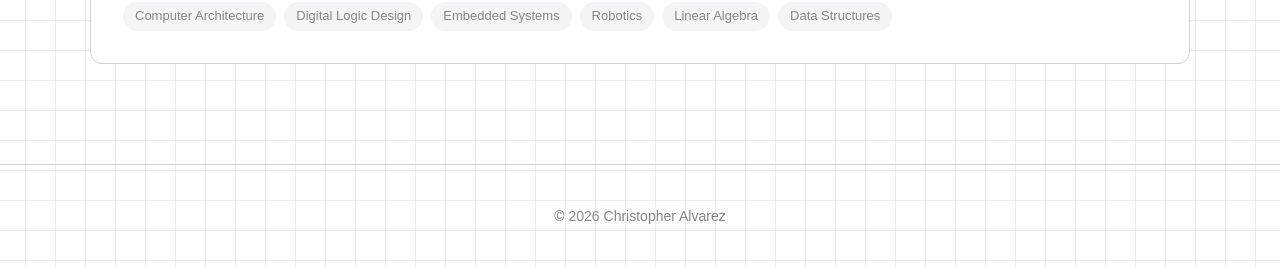
==== commit cf182c94: "Update about info and add grid paper background" ====
--- a/about.html
+++ b/about.html
@@ -34,7 +34,6 @@
                 <h1 class="section-title fade-in">About Me</h1>
                 <div class="about-text fade-in">
                     <p>I am a results-driven Robotics Engineering student with a strong foundation in digital logic, RTL design, and systems integration. My hands-on experience includes developing and verifying a custom 8-bit CPU in Verilog and architecting autonomous software stacks in C++ and Python.</p>
-                    <p>Currently, I am seeking a Hardware Design Verification Internship at AMD to leverage my expertise in FPGA design, behavioral simulation, and hardware-software integration to validate next-generation architectures.</p>
                 </div>
             </div>
         </section>
@@ -101,7 +100,7 @@
                 <div class="edu-card fade-in">
                     <h3 class="edu-degree">Bachelor of Science in Robotics Engineering</h3>
                     <p class="edu-school">University of California, Santa Cruz</p>
-                    <p class="edu-date">Expected Graduation: 2027</p>
+                    <p class="edu-date">Expected Graduation: 2029</p>
                     <p class="edu-label">Relevant Coursework</p>
                     <div class="skills-list">
                         <span class="tag">Computer Architecture</span>
--- a/css/style.css
+++ b/css/style.css
@@ -31,7 +31,12 @@
     font-size: 17px;
     line-height: 1.6;
     color: var(--text-primary);
-    background: var(--bg-primary);
+    background-color: var(--bg-primary);
+    background-image: 
+        linear-gradient(rgba(210, 210, 215, 0.4) 1px, transparent 1px),
+        linear-gradient(90deg, rgba(210, 210, 215, 0.4) 1px, transparent 1px);
+    background-size: 30px 30px;
+    background-position: center top;
     -webkit-font-smoothing: antialiased;
 }
 
@@ -159,7 +164,7 @@
 }
 
 .section-alt {
-    background: var(--bg-secondary);
+    background: transparent;
 }
 
 .container {
@@ -598,3 +603,53 @@
 .project-gallery img:hover {
     transform: scale(1.02);
 }
+
+/* ========== IMAGE MODAL ========== */
+.project-gallery img {
+    cursor: pointer;
+}
+
+.modal {
+    visibility: hidden;
+    position: fixed; 
+    z-index: 1000; 
+    left: 0;
+    top: 0;
+    width: 100%; 
+    height: 100%; 
+    background-color: rgba(0,0,0,0.85); 
+    opacity: 0;
+    transition: opacity 0.3s ease, visibility 0.3s ease;
+    display: flex;
+    justify-content: center;
+    align-items: center;
+}
+
+.modal.show {
+    visibility: visible;
+    opacity: 1;
+}
+
+.modal-content {
+    max-width: 90%;
+    max-height: 90vh;
+    border-radius: 8px;
+    box-shadow: 0 4px 20px rgba(0,0,0,0.5);
+    object-fit: contain;
+}
+
+.close-modal {
+    position: absolute;
+    top: 25px;
+    right: 35px;
+    color: #f1f1f1;
+    font-size: 40px;
+    font-weight: bold;
+    cursor: pointer;
+    transition: 0.2s;
+    z-index: 1001;
+}
+
+.close-modal:hover {
+    color: #bbb;
+}
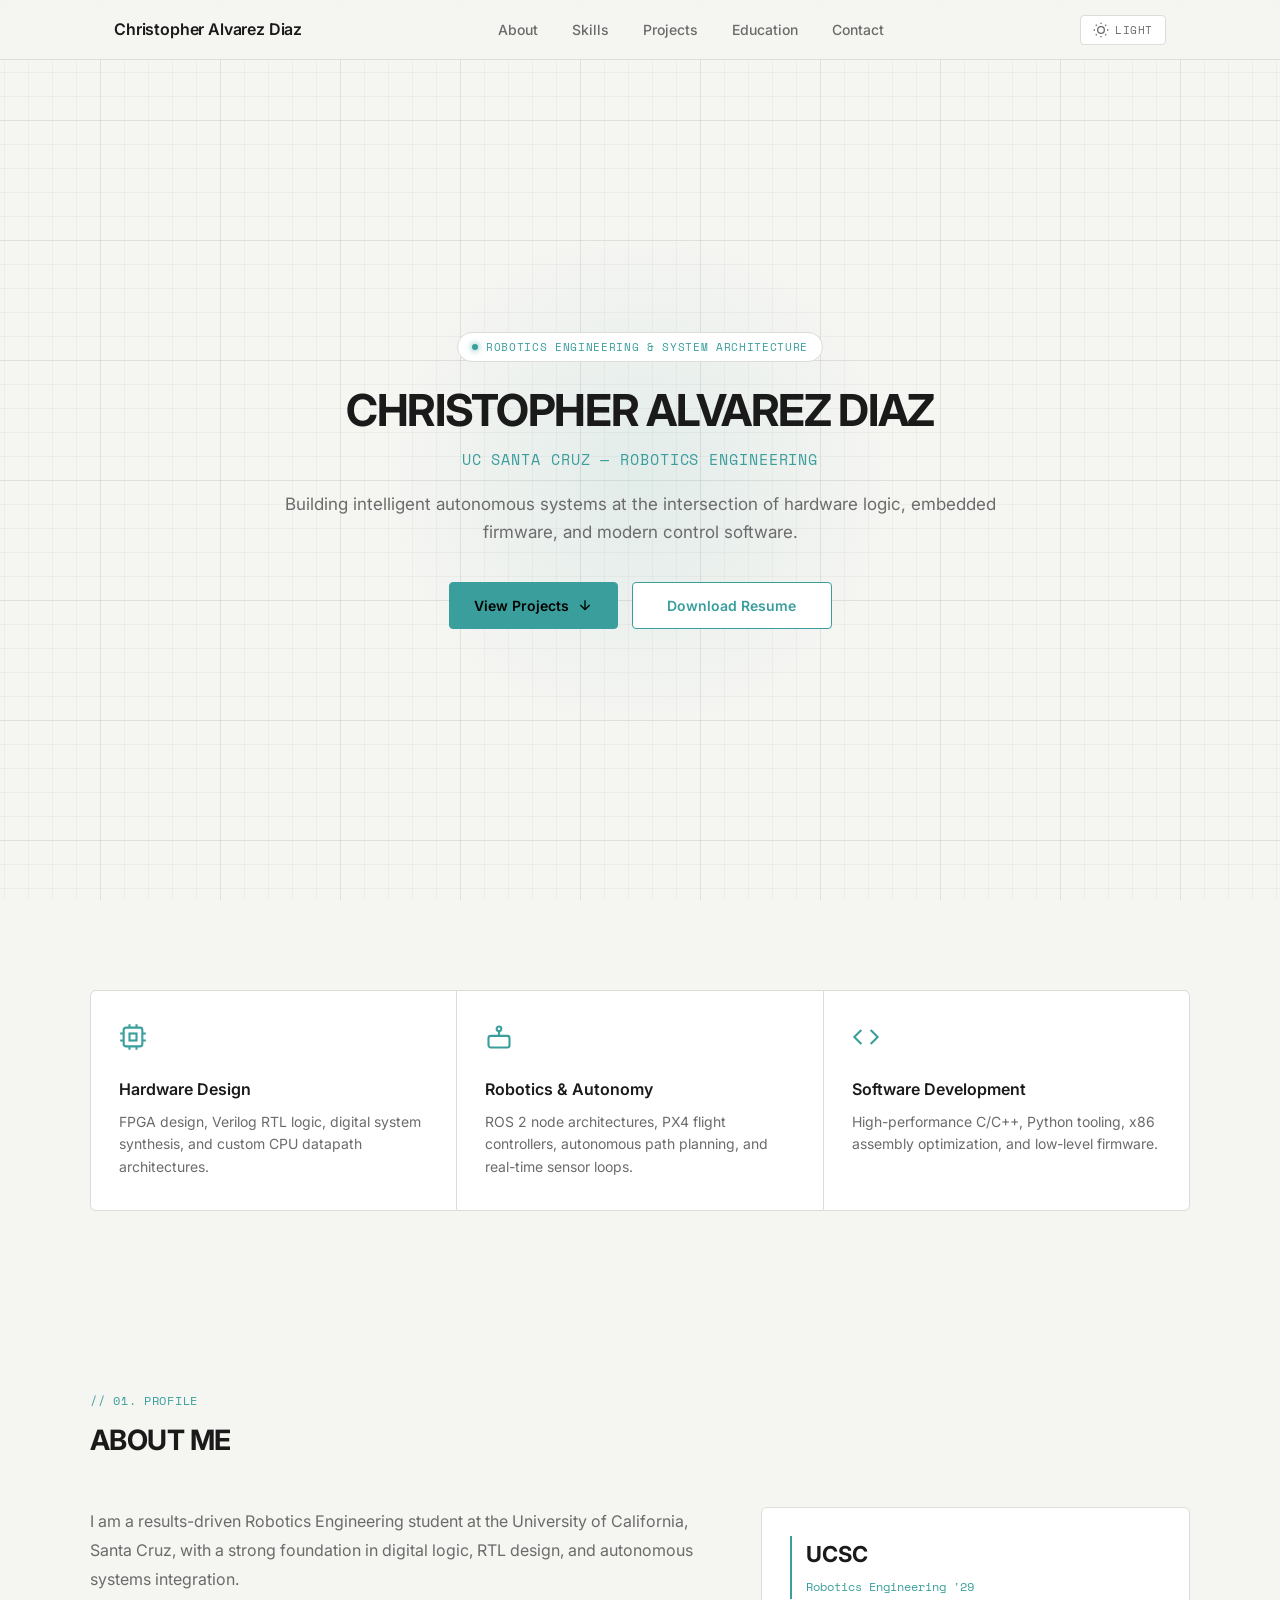
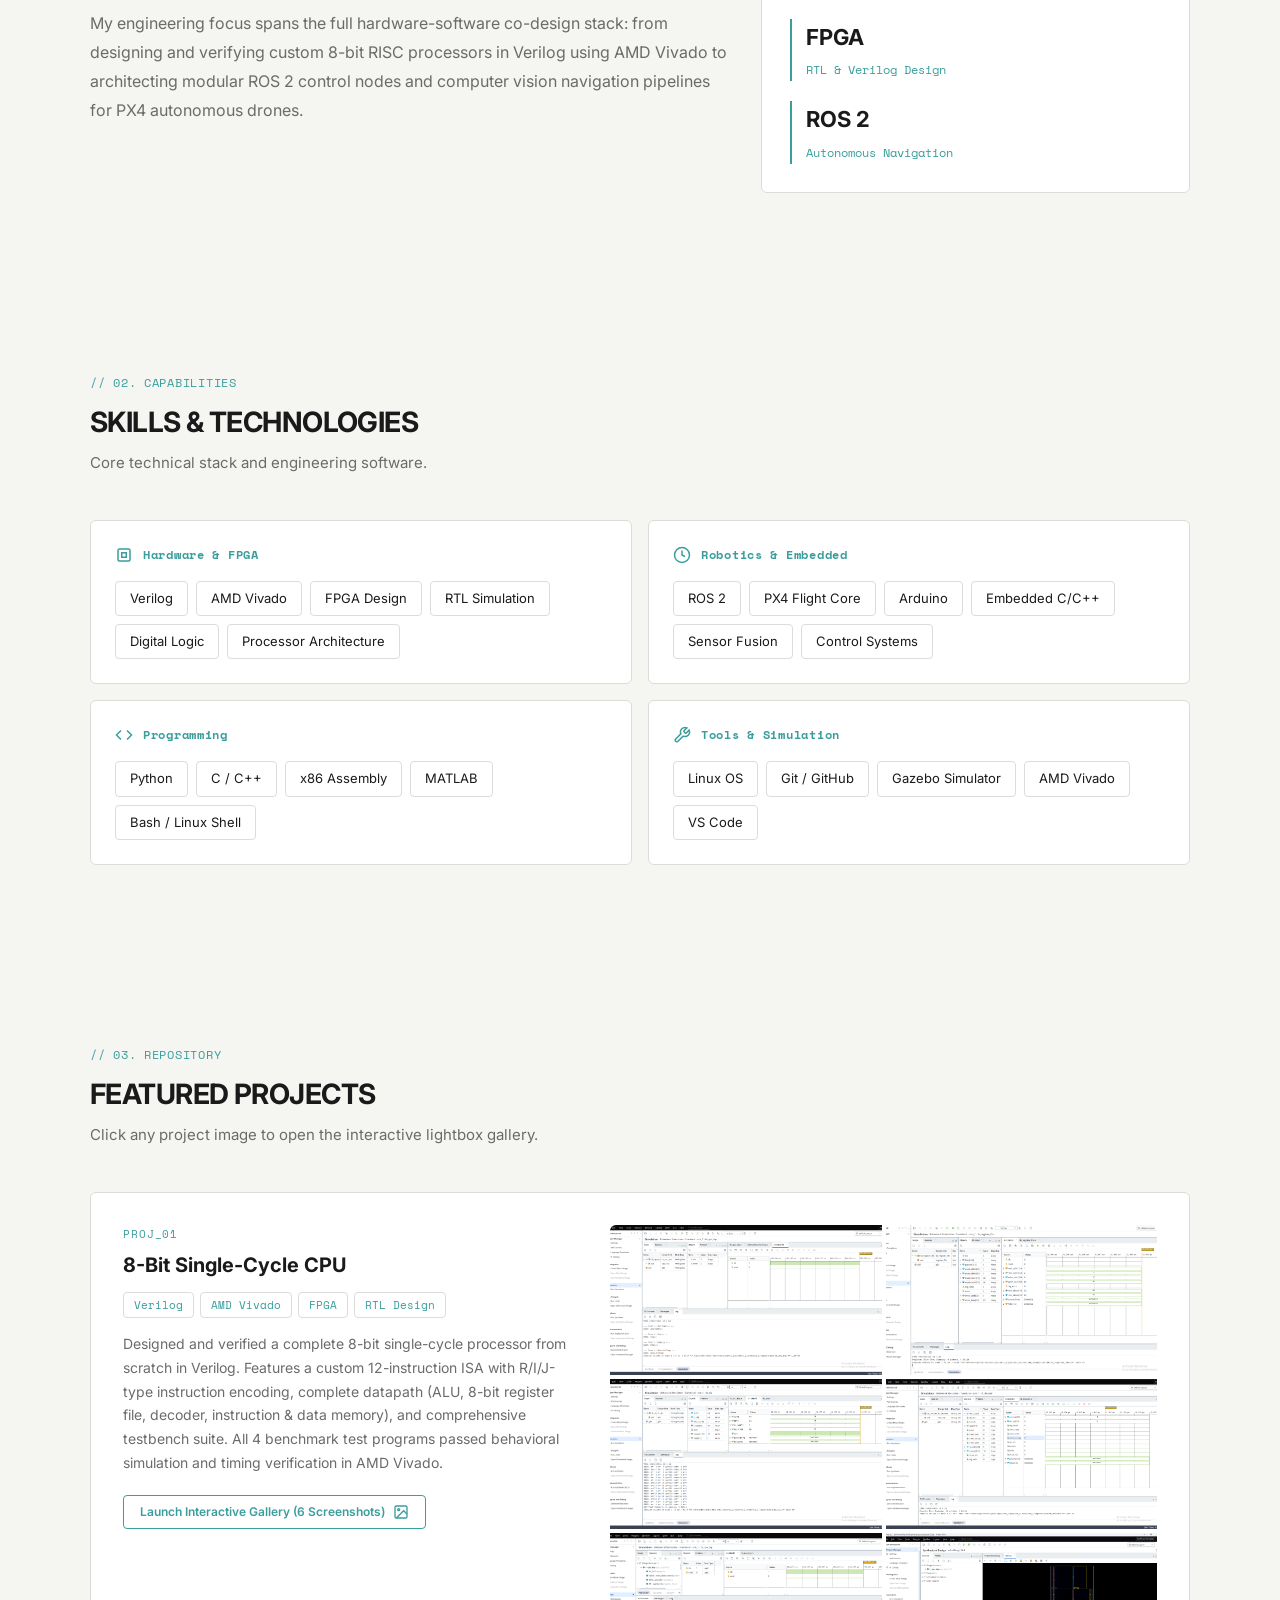
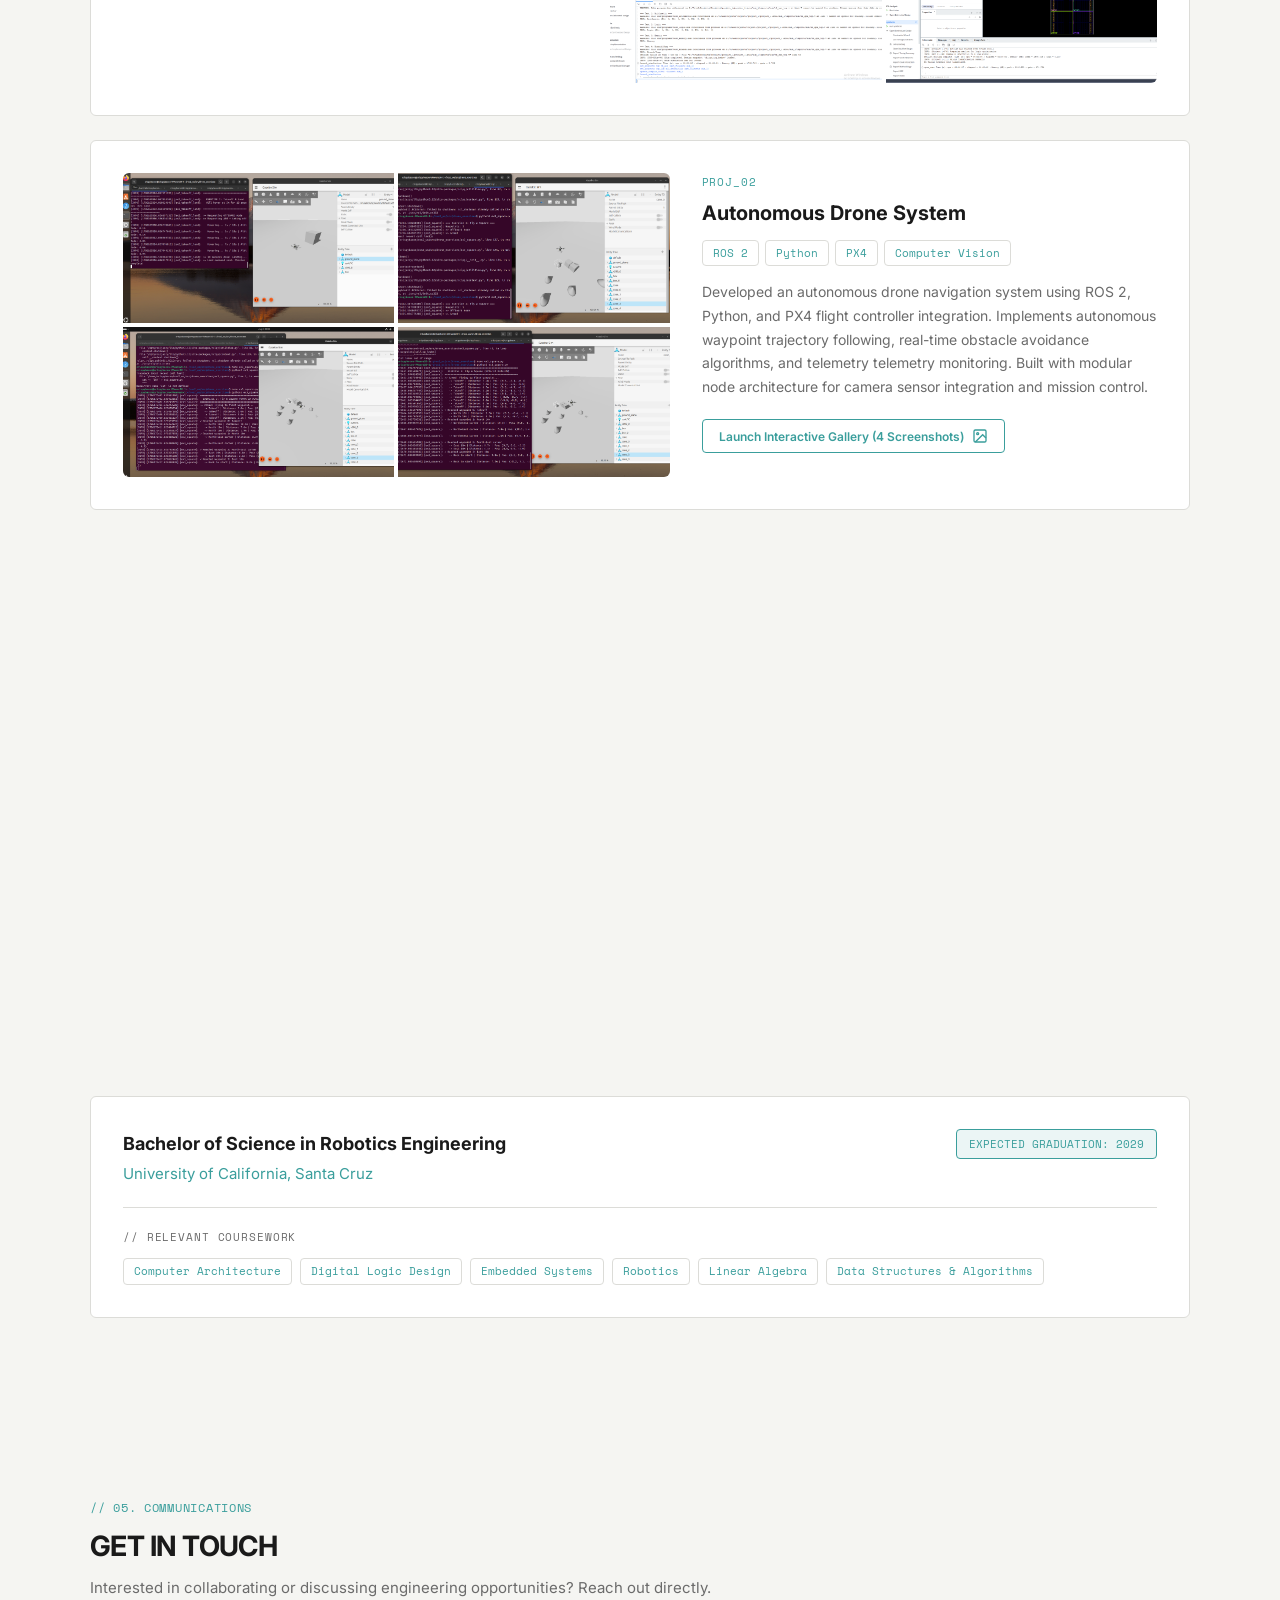
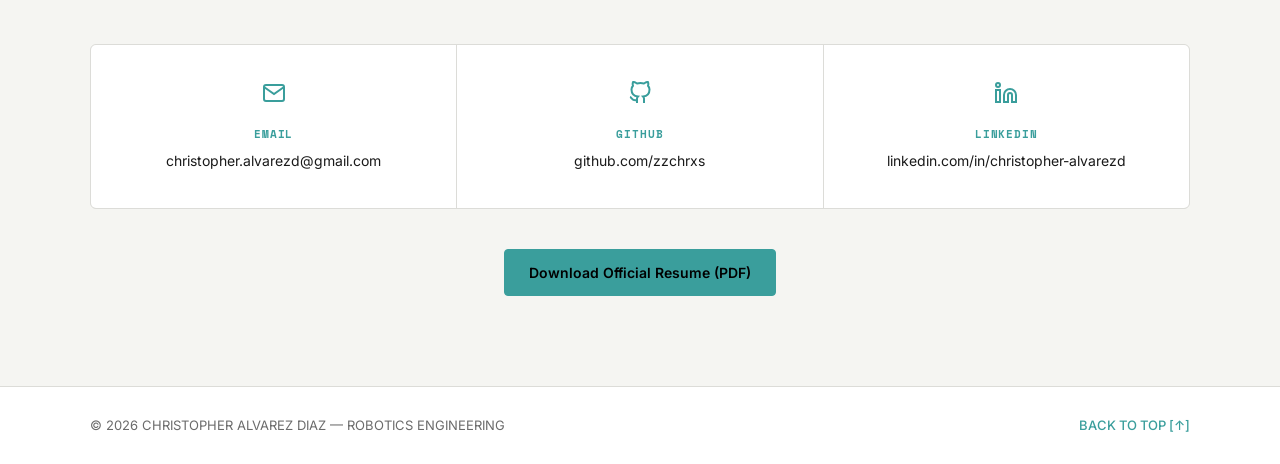
==== commit 01a7b6cb: "Clean dark portfolio with cyan accent" ====
--- a/about.html
+++ b/about.html
@@ -2,123 +2,11 @@
 <html lang="en">
 <head>
     <meta charset="UTF-8">
-    <meta name="viewport" content="width=device-width, initial-scale=1.0">
-    <meta name="description" content="About Christopher Alvarez — Robotics Engineering">
-    <title>About | Christopher Alvarez</title>
-    <link rel="stylesheet" href="css/style.css">
+    <meta http-equiv="refresh" content="0;url=index.html#about">
+    <script>window.location.replace("index.html#about");</script>
+    <title>Redirecting to zzchrxs.github.io...</title>
 </head>
 <body>
-
-    <!-- Navigation -->
-    <nav class="nav">
-        <div class="nav-container">
-            <a href="index.html" class="nav-logo">CA</a>
-            <ul class="nav-links">
-                <li><a href="index.html">Home</a></li>
-                <li><a href="projects.html">Projects</a></li>
-                <li><a href="about.html">About</a></li>
-                <li><a href="contact.html">Contact</a></li>
-            </ul>
-            <button class="hamburger" aria-label="Toggle menu">
-                <span></span>
-                <span></span>
-                <span></span>
-            </button>
-        </div>
-    </nav>
-
-    <main>
-        <!-- About Me -->
-        <section class="section">
-            <div class="container">
-                <h1 class="section-title fade-in">About Me</h1>
-                <div class="about-text fade-in">
-                    <p>I am a results-driven Robotics Engineering student with a strong foundation in digital logic, RTL design, and systems integration. My hands-on experience includes developing and verifying a custom 8-bit CPU in Verilog and architecting autonomous software stacks in C++ and Python.</p>
-                </div>
-            </div>
-        </section>
-
-        <!-- Skills -->
-        <section class="section section-alt">
-            <div class="container">
-                <h2 class="section-title fade-in">Skills & Technologies</h2>
-                <p class="section-subtitle fade-in">Tools and technologies I work with.</p>
-
-                <div class="skills-group fade-in">
-                    <p class="skills-label">Hardware & FPGA</p>
-                    <div class="skills-list">
-                        <span class="skill-pill">Verilog</span>
-                        <span class="skill-pill">AMD Vivado</span>
-                        <span class="skill-pill">FPGA Design</span>
-                        <span class="skill-pill">RTL Simulation</span>
-                        <span class="skill-pill">Digital Logic</span>
-                        <span class="skill-pill">Processor Architecture</span>
-                    </div>
-                </div>
-
-                <div class="skills-group fade-in">
-                    <p class="skills-label">Robotics & Embedded</p>
-                    <div class="skills-list">
-                        <span class="skill-pill">ROS 2</span>
-                        <span class="skill-pill">PX4</span>
-                        <span class="skill-pill">Arduino</span>
-                        <span class="skill-pill">Embedded C</span>
-                        <span class="skill-pill">Sensor Integration</span>
-                        <span class="skill-pill">Control Systems</span>
-                    </div>
-                </div>
-
-                <div class="skills-group fade-in">
-                    <p class="skills-label">Programming</p>
-                    <div class="skills-list">
-                        <span class="skill-pill">Python</span>
-                        <span class="skill-pill">x86 Assembly</span>
-                        <span class="skill-pill">MATLAB</span>
-                        <span class="skill-pill">Git</span>
-                    </div>
-                </div>
-
-                <div class="skills-group fade-in">
-                    <p class="skills-label">Tools & Platforms</p>
-                    <div class="skills-list">
-                        <span class="skill-pill">Linux</span>
-                        <span class="skill-pill">Git / GitHub</span>
-                        <span class="skill-pill">AMD Vivado</span>
-                        <span class="skill-pill">VS Code</span>
-                        <span class="skill-pill">Gazebo Simulation</span>
-                    </div>
-                </div>
-            </div>
-        </section>
-
-        <!-- Education -->
-        <section class="section">
-            <div class="container">
-                <h2 class="section-title fade-in">Education</h2>
-                <p class="section-subtitle fade-in">Academic background and coursework.</p>
-
-                <div class="edu-card fade-in">
-                    <h3 class="edu-degree">Bachelor of Science in Robotics Engineering</h3>
-                    <p class="edu-school">University of California, Santa Cruz</p>
-                    <p class="edu-date">Expected Graduation: 2029</p>
-                    <p class="edu-label">Relevant Coursework</p>
-                    <div class="skills-list">
-                        <span class="tag">Computer Architecture</span>
-                        <span class="tag">Digital Logic Design</span>
-                        <span class="tag">Embedded Systems</span>
-                        <span class="tag">Robotics</span>
-                        <span class="tag">Linear Algebra</span>
-                        <span class="tag">Data Structures</span>
-                    </div>
-                </div>
-            </div>
-        </section>
-    </main>
-
-    <footer class="footer">
-        <p>&copy; 2026 Christopher Alvarez</p>
-    </footer>
-
-    <script src="js/main.js"></script>
+    <p>Redirecting to <a href="index.html#about">zzchrxs.github.io</a>...</p>
 </body>
 </html>
